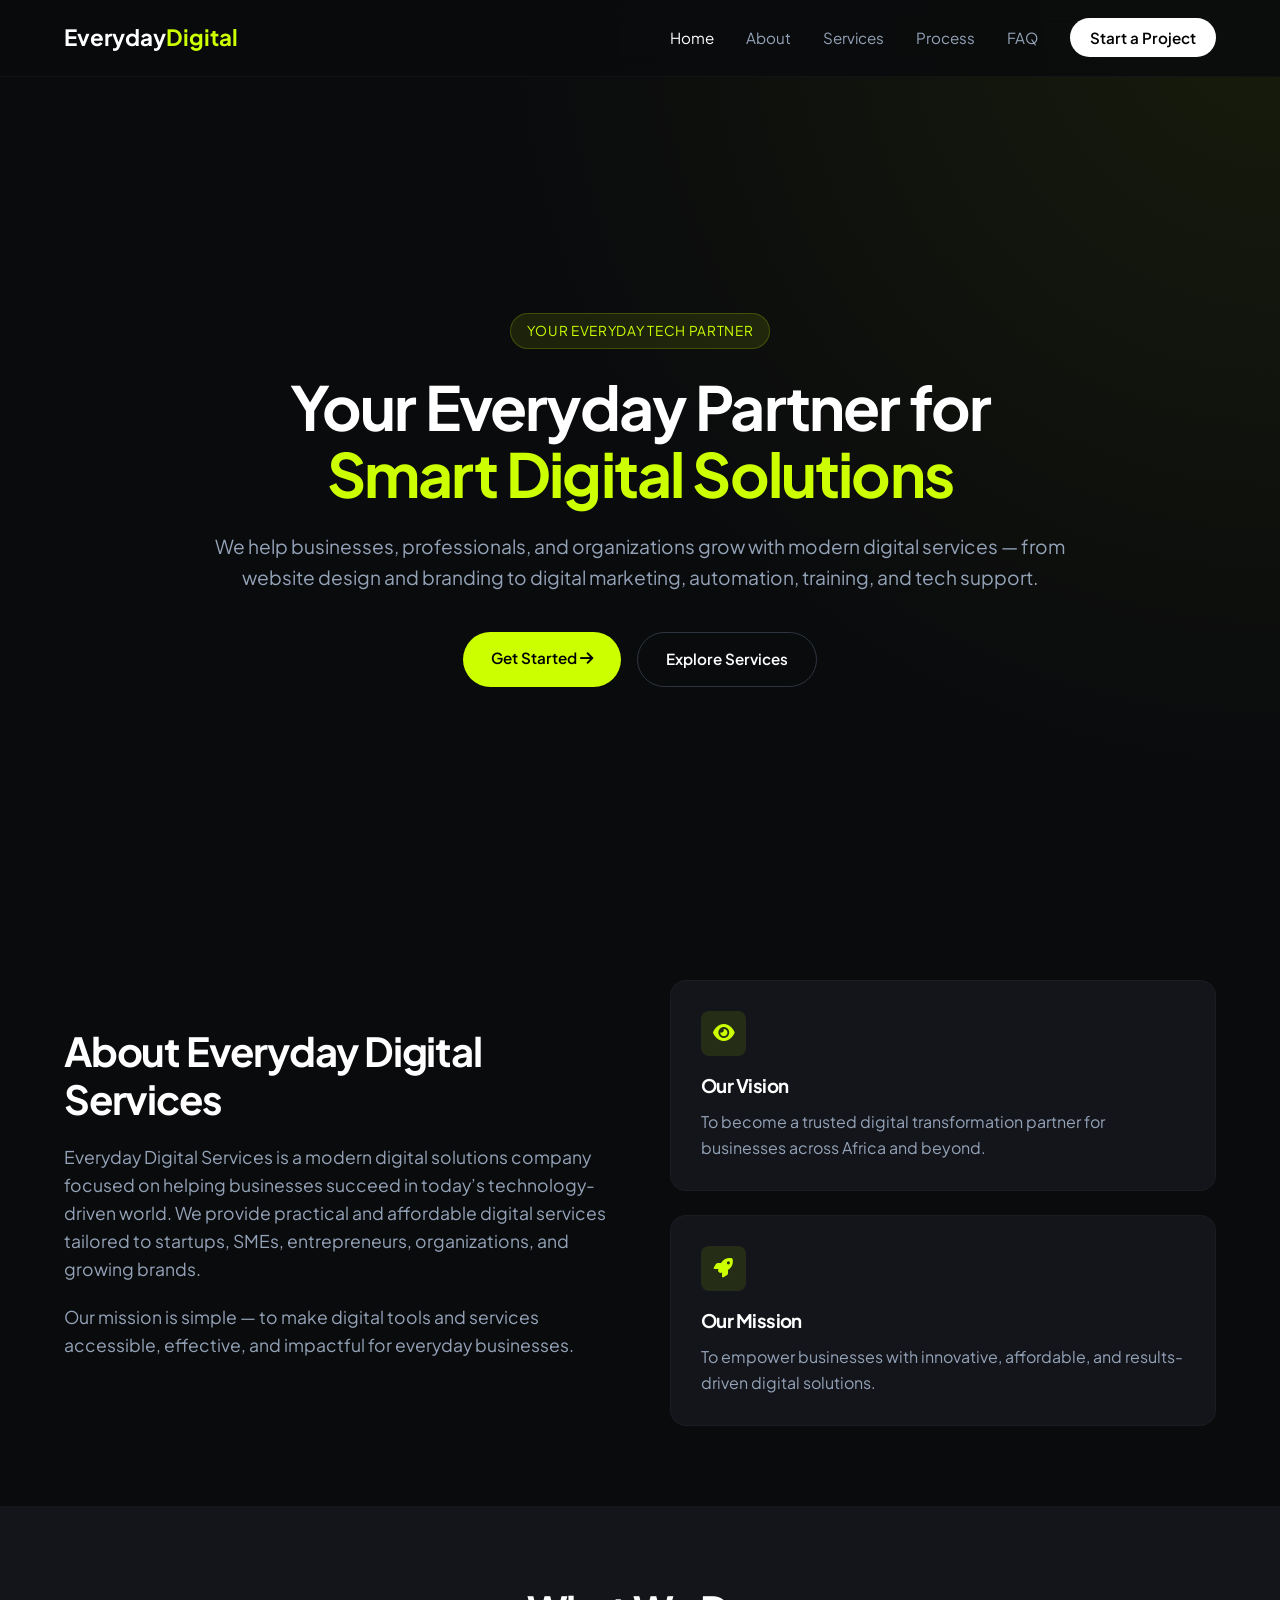
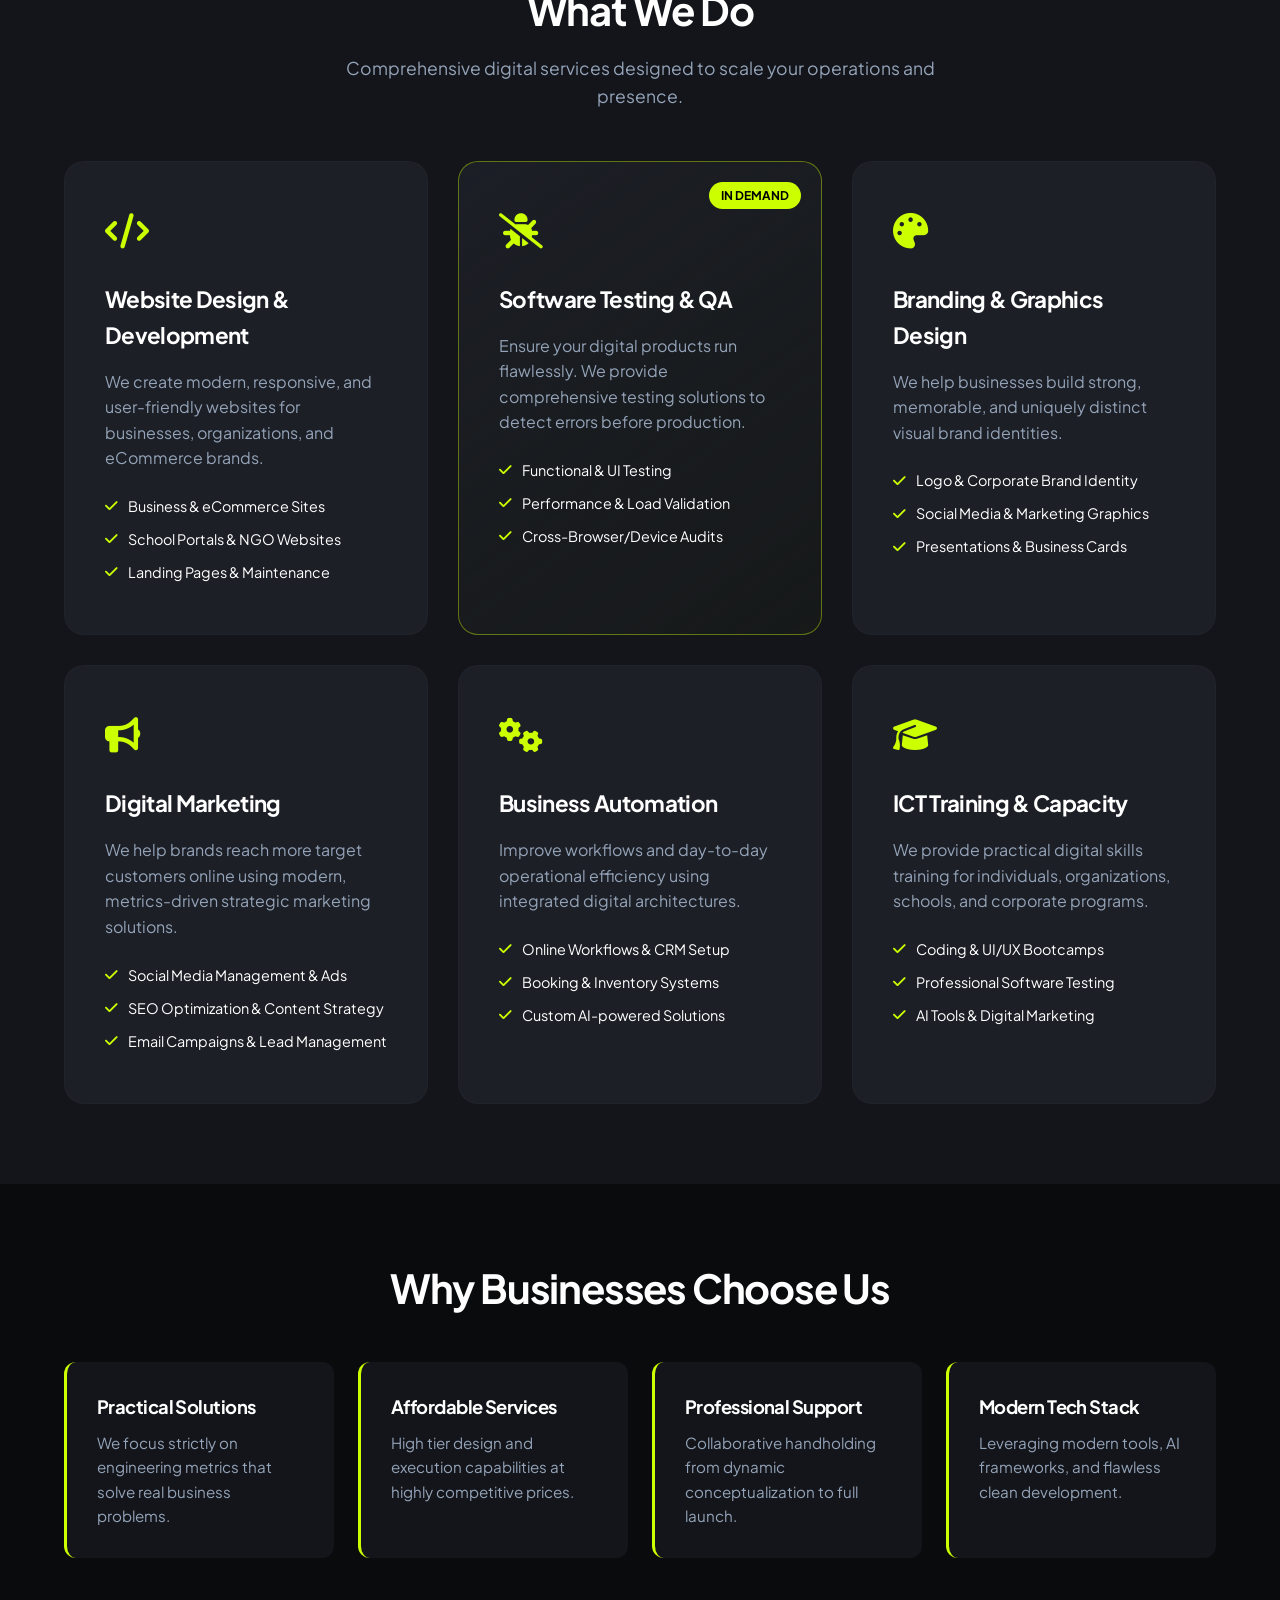
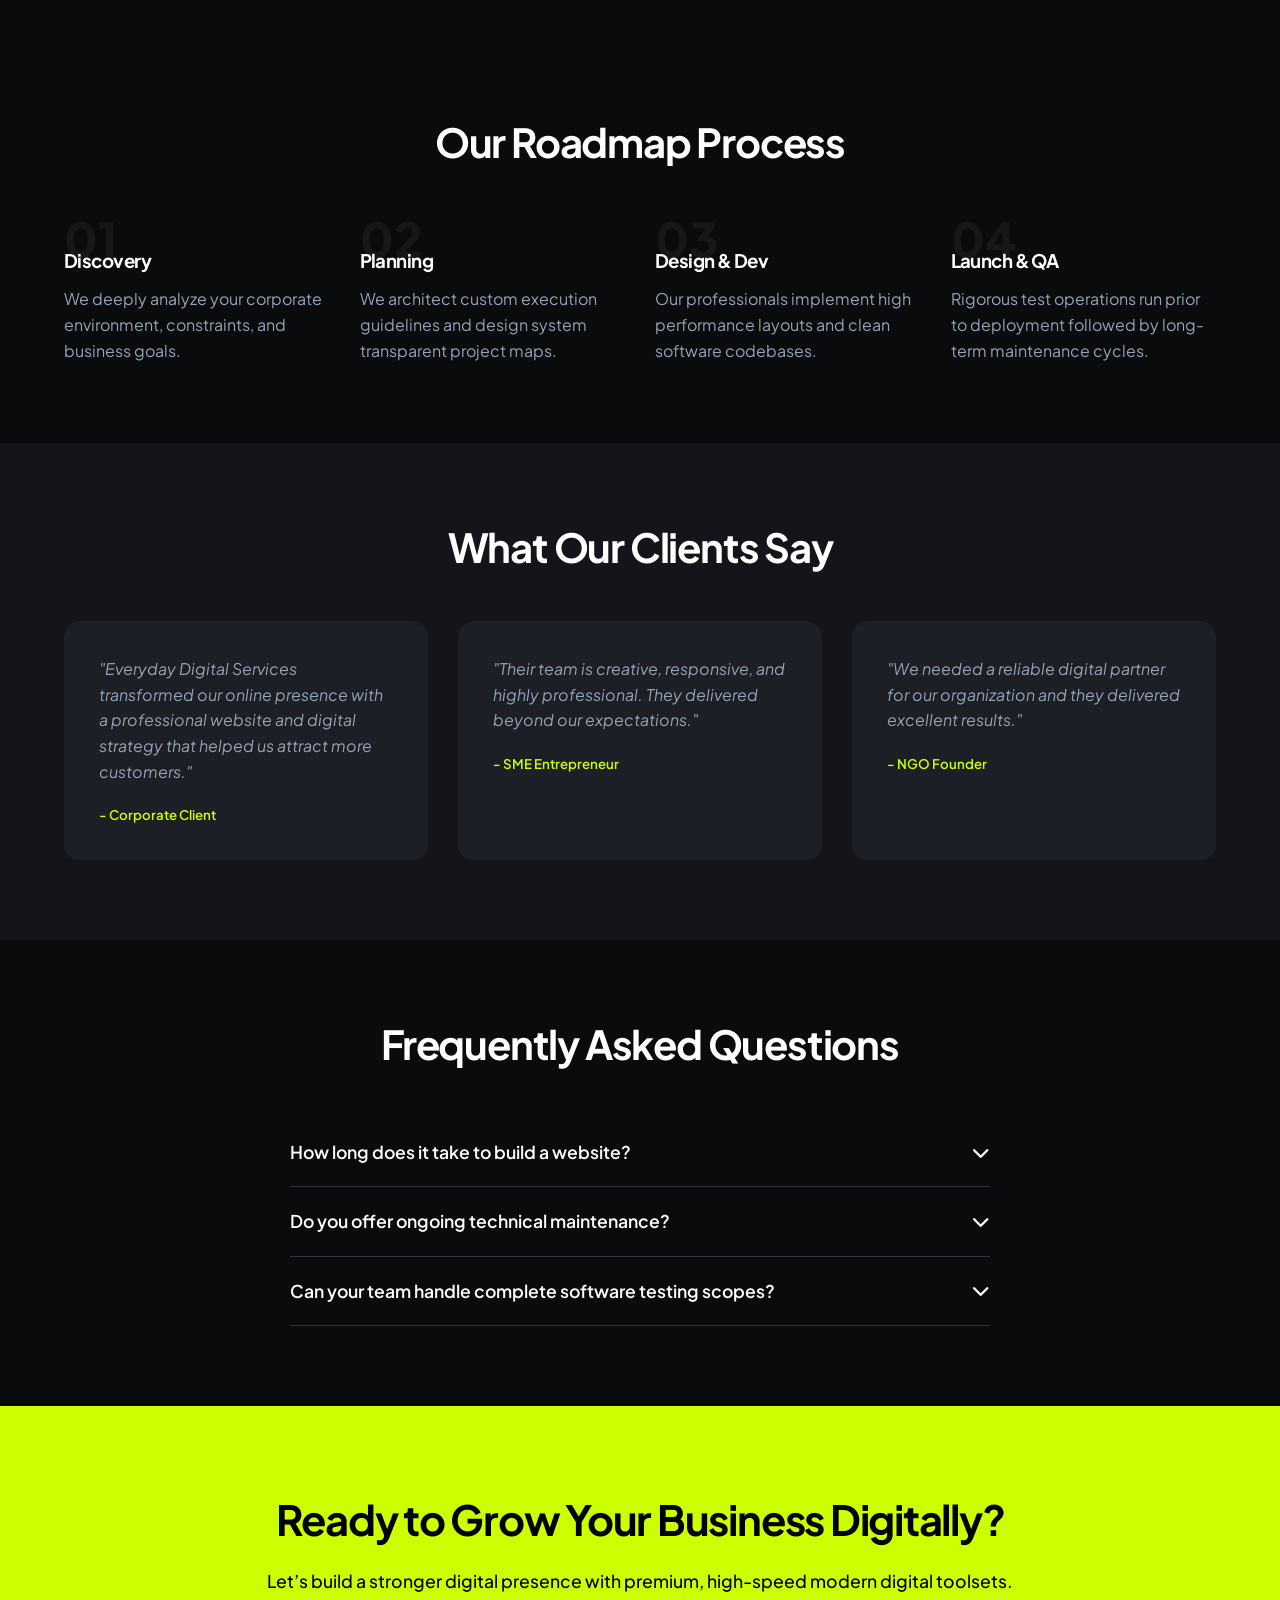
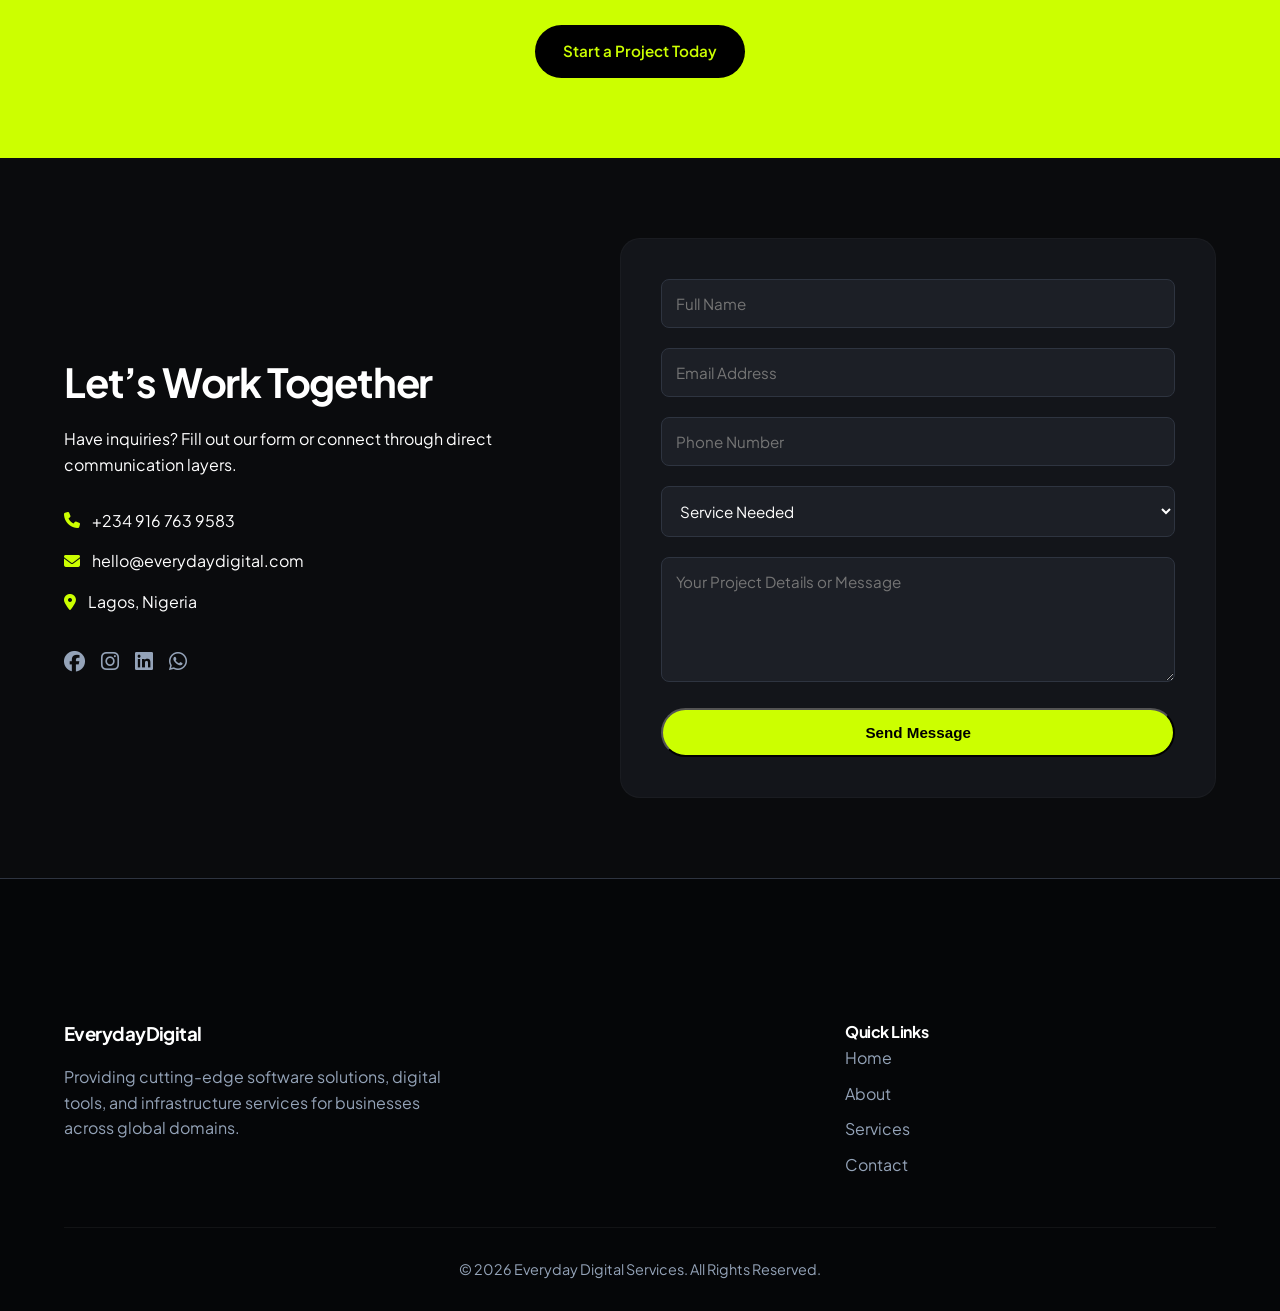
==== index.html @ a10ece59 "initial comit" ====
<!DOCTYPE html>
<html lang="en">
<head>
    <meta charset="UTF-8">
    <meta name="viewport" content="width=device-width, initial-scale=1.0">
    <title>Everyday Digital Services | Smart Digital Solutions</title>
    <link rel="stylesheet" href="style.css">
    <link rel="stylesheet" href="https://cdnjs.cloudflare.com/ajax/libs/font-awesome/6.4.0/css/all.min.css">
    <link rel="preconnect" href="https://fonts.googleapis.com">
    <link rel="preconnect" href="https://fonts.gstatic.com" crossorigin>
    <link href="https://fonts.googleapis.com/css2?family=Plus+Jakarta+Sans:wght@300;400;500;600;700&display=swap" rel="stylesheet">
</head>
<body>

    <nav class="navbar">
        <div class="nav-container">
            <a href="#" class="logo">Everyday<span>Digital</span></a>
            <ul class="nav-links">
                <li><a href="#home" class="active">Home</a></li>
                <li><a href="#about">About</a></li>
                <li><a href="#services">Services</a></li>
                <li><a href="#process">Process</a></li>
                <li><a href="#faq">FAQ</a></li>
                <li><a href="#contact" class="nav-btn">Start a Project</a></li>
            </ul>
            <div class="menu-toggle" id="mobile-menu">
                <span class="bar"></span>
                <span class="bar"></span>
                <span class="bar"></span>
            </div>
        </div>
    </nav>

    <section id="home" class="hero-section">
        <div class="hero-container">
            <div class="hero-badge">Your Everyday Tech Partner</div>
            <h1>Your Everyday Partner for <span class="text-gradient">Smart Digital Solutions</span></h1>
            <p>We help businesses, professionals, and organizations grow with modern digital services — from website design and branding to digital marketing, automation, training, and tech support.</p>
            <div class="hero-ctas">
                <a href="#contact" class="btn btn-primary">Get Started <i class="fa-solid fa-arrow-right"></i></a>
                <a href="#services" class="btn btn-secondary">Explore Services</a>
            </div>
        </div>
    </section>

    <section id="about" class="about-section">
        <div class="container">
            <div class="about-grid">
                <div class="about-left">
                    <h2 class="section-title">About Everyday Digital Services</h2>
                    <p class="section-desc">Everyday Digital Services is a modern digital solutions company focused on helping businesses succeed in today’s technology-driven world. We provide practical and affordable digital services tailored to startups, SMEs, entrepreneurs, organizations, and growing brands.</p>
                    <p class="section-desc">Our mission is simple — to make digital tools and services accessible, effective, and impactful for everyday businesses.</p>
                </div>
                <div class="about-right">
                    <div class="vision-mission-card">
                        <div class="vm-box">
                            <div class="icon-wrap"><i class="fa-solid fa-eye"></i></div>
                            <h3>Our Vision</h3>
                            <p>To become a trusted digital transformation partner for businesses across Africa and beyond.</p>
                        </div>
                        <div class="vm-box">
                            <div class="icon-wrap"><i class="fa-solid fa-rocket"></i></div>
                            <h3>Our Mission</h3>
                            <p>To empower businesses with innovative, affordable, and results-driven digital solutions.</p>
                        </div>
                    </div>
                </div>
            </div>
        </div>
    </section>

    <section id="services" class="services-section">
        <div class="container">
            <div class="center-title">
                <h2 class="section-title">What We Do</h2>
                <p class="section-desc">Comprehensive digital services designed to scale your operations and presence.</p>
            </div>

            <div class="services-grid">
                <div class="service-card">
                    <div class="service-icon"><i class="fa-solid fa-code"></i></div>
                    <h3>Website Design & Development</h3>
                    <p>We create modern, responsive, and user-friendly websites for businesses, organizations, and eCommerce brands.</p>
                    <ul class="service-list">
                        <li><i class="fa-solid fa-check"></i> Business & eCommerce Sites</li>
                        <li><i class="fa-solid fa-check"></i> School Portals & NGO Websites</li>
                        <li><i class="fa-solid fa-check"></i> Landing Pages & Maintenance</li>
                    </ul>
                </div>

                <div class="service-card highlight">
                    <div class="service-icon"><i class="fa-solid fa-bug-slash"></i></div>
                    <div class="badge">In Demand</div>
                    <h3>Software Testing & QA</h3>
                    <p>Ensure your digital products run flawlessly. We provide comprehensive testing solutions to detect errors before production.</p>
                    <ul class="service-list">
                        <li><i class="fa-solid fa-check"></i> Functional & UI Testing</li>
                        <li><i class="fa-solid fa-check"></i> Performance & Load Validation</li>
                        <li><i class="fa-solid fa-check"></i> Cross-Browser/Device Audits</li>
                    </ul>
                </div>

                <div class="service-card">
                    <div class="service-icon"><i class="fa-solid fa-palette"></i></div>
                    <h3>Branding & Graphics Design</h3>
                    <p>We help businesses build strong, memorable, and uniquely distinct visual brand identities.</p>
                    <ul class="service-list">
                        <li><i class="fa-solid fa-check"></i> Logo & Corporate Brand Identity</li>
                        <li><i class="fa-solid fa-check"></i> Social Media & Marketing Graphics</li>
                        <li><i class="fa-solid fa-check"></i> Presentations & Business Cards</li>
                    </ul>
                </div>

                <div class="service-card">
                    <div class="service-icon"><i class="fa-solid fa-bullhorn"></i></div>
                    <h3>Digital Marketing</h3>
                    <p>We help brands reach more target customers online using modern, metrics-driven strategic marketing solutions.</p>
                    <ul class="service-list">
                        <li><i class="fa-solid fa-check"></i> Social Media Management & Ads</li>
                        <li><i class="fa-solid fa-check"></i> SEO Optimization & Content Strategy</li>
                        <li><i class="fa-solid fa-check"></i> Email Campaigns & Lead Management</li>
                    </ul>
                </div>

                <div class="service-card">
                    <div class="service-icon"><i class="fa-solid fa-gears"></i></div>
                    <h3>Business Automation</h3>
                    <p>Improve workflows and day-to-day operational efficiency using integrated digital architectures.</p>
                    <ul class="service-list">
                        <li><i class="fa-solid fa-check"></i> Online Workflows & CRM Setup</li>
                        <li><i class="fa-solid fa-check"></i> Booking & Inventory Systems</li>
                        <li><i class="fa-solid fa-check"></i> Custom AI-powered Solutions</li>
                    </ul>
                </div>

                <div class="service-card">
                    <div class="service-icon"><i class="fa-solid fa-graduation-cap"></i></div>
                    <h3>ICT Training & Capacity</h3>
                    <p>We provide practical digital skills training for individuals, organizations, schools, and corporate programs.</p>
                    <ul class="service-list">
                        <li><i class="fa-solid fa-check"></i> Coding & UI/UX Bootcamps</li>
                        <li><i class="fa-solid fa-check"></i> Professional Software Testing</li>
                        <li><i class="fa-solid fa-check"></i> AI Tools & Digital Marketing</li>
                    </ul>
                </div>
            </div>
        </div>
    </section>

    <section class="why-section">
        <div class="container">
            <div class="center-title">
                <h2 class="section-title">Why Businesses Choose Us</h2>
            </div>
            <div class="why-grid">
                <div class="why-card"><h4>Practical Solutions</h4><p>We focus strictly on engineering metrics that solve real business problems.</p></div>
                <div class="why-card"><h4>Affordable Services</h4><p>High tier design and execution capabilities at highly competitive prices.</p></div>
                <div class="why-card"><h4>Professional Support</h4><p>Collaborative handholding from dynamic conceptualization to full launch.</p></div>
                <div class="why-card"><h4>Modern Tech Stack</h4><p>Leveraging modern tools, AI frameworks, and flawless clean development.</p></div>
            </div>
        </div>
    </section>

    <section id="process" class="process-section">
        <div class="container">
            <div class="center-title">
                <h2 class="section-title">Our Roadmap Process</h2>
            </div>
            <div class="process-timeline">
                <div class="step-card">
                    <div class="step-num">01</div>
                    <h3>Discovery</h3>
                    <p>We deeply analyze your corporate environment, constraints, and business goals.</p>
                </div>
                <div class="step-card">
                    <div class="step-num">02</div>
                    <h3>Planning</h3>
                    <p>We architect custom execution guidelines and design system transparent project maps.</p>
                </div>
                <div class="step-card">
                    <div class="step-num">03</div>
                    <h3>Design & Dev</h3>
                    <p>Our professionals implement high performance layouts and clean software codebases.</p>
                </div>
                <div class="step-card">
                    <div class="step-num">04</div>
                    <h3>Launch & QA</h3>
                    <p>Rigorous test operations run prior to deployment followed by long-term maintenance cycles.</p>
                </div>
            </div>
        </div>
    </section>

    <section class="testimonials-section">
        <div class="container">
            <div class="center-title">
                <h2 class="section-title">What Our Clients Say</h2>
            </div>
            <div class="testimonials-grid">
                <div class="test-card">
                    <p>"Everyday Digital Services transformed our online presence with a professional website and digital strategy that helped us attract more customers."</p>
                    <h5>- Corporate Client</h5>
                </div>
                <div class="test-card">
                    <p>"Their team is creative, responsive, and highly professional. They delivered beyond our expectations."</p>
                    <h5>- SME Entrepreneur</h5>
                </div>
                <div class="test-card">
                    <p>"We needed a reliable digital partner for our organization and they delivered excellent results."</p>
                    <h5>- NGO Founder</h5>
                </div>
            </div>
        </div>
    </section>

    <section id="faq" class="faq-section">
        <div class="container">
            <div class="center-title">
                <h2 class="section-title">Frequently Asked Questions</h2>
            </div>
            <div class="faq-wrapper">
                <div class="faq-item">
                    <div class="faq-question">How long does it take to build a website? <i class="fa-solid fa-chevron-down"></i></div>
                    <div class="faq-answer"><p>Project timelines depend entirely on scope. Most standard operational landing pages and modern corporate sites require 1–3 weeks from kickoff to launch.</p></div>
                </div>
                <div class="faq-item">
                    <div class="faq-question">Do you offer ongoing technical maintenance? <i class="fa-solid fa-chevron-down"></i></div>
                    <div class="faq-answer"><p>Yes, absolutely. We provide complete maintenance architecture systems, server administration support, performance audits, and software testing updates post-launch.</p></div>
                </div>
                <div class="faq-item">
                    <div class="faq-question">Can your team handle complete software testing scopes? <i class="fa-solid fa-chevron-down"></i></div>
                    <div class="faq-answer"><p>Yes! We run complete automated and manual structural testing on apps, custom tools, and complex ecosystems to identify structural anomalies before target deployment.</p></div>
                </div>
            </div>
        </div>
    </section>

    <section class="cta-banner">
        <h2>Ready to Grow Your Business Digitally?</h2>
        <p>Let’s build a stronger digital presence with premium, high-speed modern digital toolsets.</p>
        <a href="#contact" class="btn btn-primary">Start a Project Today</a>
    </section>

    <section id="contact" class="contact-section">
        <div class="container">
            <div class="contact-grid">
                <div class="contact-info">
                    <h2 class="section-title">Let’s Work Together</h2>
                    <p>Have inquiries? Fill out our form or connect through direct communication layers.</p>
                    <div class="info-links">
                        <p><i class="fa-solid fa-phone text-accent"></i> +234 916 763 9583</p>
                        <p><i class="fa-solid fa-envelope text-accent"></i> hello@everydaydigital.com</p>
                        <p><i class="fa-solid fa-location-dot text-accent"></i> Lagos, Nigeria</p>
                    </div>
                    <div class="social-icons">
                        <a href="#"><i class="fa-brands fa-facebook"></i></a>
                        <a href="#"><i class="fa-brands fa-instagram"></i></a>
                        <a href="#"><i class="fa-brands fa-linkedin"></i></a>
                        <a href="#"><i class="fa-brands fa-whatsapp"></i></a>
                    </div>
                </div>
                <div class="contact-form-container">
                    <form class="contact-form" onsubmit="event.preventDefault(); alert('Message sent successfully!');">
                        <input type="text" placeholder="Full Name" required>
                        <input type="email" placeholder="Email Address" required>
                        <input type="tel" placeholder="Phone Number">
                        <select required>
                            <option value="" disabled selected>Service Needed</option>
                            <option value="webdev">Website Design & Development</option>
                            <option value="testing">Software Testing & QA</option>
                            <option value="branding">Branding & Graphic Design</option>
                            <option value="marketing">Digital Marketing</option>
                            <option value="automation">Business Automation</option>
                        </select>
                        <textarea placeholder="Your Project Details or Message" rows="5" required></textarea>
                        <button type="submit" class="btn btn-primary full-width">Send Message</button>
                    </form>
                </div>
            </div>
        </div>
    </section>

    <footer>
        <div class="container footer-grid">
            <div>
                <h3>Everyday<span>Digital</span></h3>
                <p>Providing cutting-edge software solutions, digital tools, and infrastructure services for businesses across global domains.</p>
            </div>
            <div>
                <h4>Quick Links</h4>
                <ul class="footer-links">
                    <li><a href="#home">Home</a></li>
                    <li><a href="#about">About</a></li>
                    <li><a href="#services">Services</a></li>
                    <li><a href="#contact">Contact</a></li>
                </ul>
            </div>
        </div>
        <div class="footer-bottom">
            <p>&copy; 2026 Everyday Digital Services. All Rights Reserved.</p>
        </div>
    </footer>

    <script src="script.js"></script>
</body>
</html>
---- style.css ----
/* Core Styling Rules */
:root {
    --bg-dark: #0a0b0d;
    --bg-surface: #13151a;
    --bg-card: #1c1f26;
    --accent: #ccff00; /* Vibrant Neon-Lime from references */
    --accent-hover: #b2df00;
    --text-main: #ffffff;
    --text-muted: #94a3b8;
    --border: #2e3440;
    --font-stack: 'Plus Jakarta Sans', sans-serif;
}

* {
    margin: 0;
    padding: 0;
    box-sizing: border-box;
    scroll-behavior: smooth;
}

body {
    background-color: var(--bg-dark);
    color: var(--text-main);
    font-family: var(--font-stack);
    overflow-x: hidden;
    line-height: 1.6;
}

.container {
    width: 90%;
    max-width: 1200px;
    margin: 0 auto;
    padding: 80px 0;
}

/* Typography elements */
h1, h2, h3, h4 {
    font-weight: 700;
    letter-spacing: -0.03em;
}

.text-gradient {
    color: var(--accent);
}

.text-accent {
    color: var(--accent);
}

/* Global Buttons styling */
.btn {
    display: inline-block;
    padding: 14px 28px;
    border-radius: 50px;
    font-weight: 600;
    text-decoration: none;
    transition: all 0.3s ease;
    cursor: pointer;
    font-size: 0.95rem;
}

.btn-primary {
    background-color: var(--accent);
    color: #000;
}

.btn-primary:hover {
    background-color: var(--accent-hover);
    transform: translateY(-2px);
}

.btn-secondary {
    background-color: transparent;
    color: var(--text-main);
    border: 1px solid var(--border);
}

.btn-secondary:hover {
    background-color: rgba(255, 255, 255, 0.05);
    border-color: var(--text-main);
}

.full-width {
    width: 100%;
}

/* Nav Menu styles */
.navbar {
    position: fixed;
    top: 0;
    width: 100%;
    background-color: rgba(10, 11, 13, 0.85);
    backdrop-filter: blur(12px);
    z-index: 1000;
    border-bottom: 1px solid rgba(255, 255, 255, 0.03);
}

.nav-container {
    display: flex;
    justify-content: space-between;
    align-items: center;
    max-width: 1200px;
    width: 90%;
    margin: 0 auto;
    padding: 20px 0;
}

.logo {
    font-size: 1.4rem;
    font-weight: 700;
    color: var(--text-main);
    text-decoration: none;
}

.logo span {
    color: var(--accent);
}

.nav-links {
    display: flex;
    list-style: none;
    align-items: center;
    gap: 32px;
}

.nav-links a {
    color: var(--text-muted);
    text-decoration: none;
    font-size: 0.95rem;
    transition: color 0.3s ease;
}

.nav-links a:hover, .nav-links a.active {
    color: var(--text-main);
}

.nav-links a.nav-btn {
    background-color: #ffffff;
    color: #000;
    padding: 10px 20px;
    border-radius: 50px;
    font-weight: 600;
}

.nav-links a.nav-btn:hover {
    background-color: var(--accent);
}

.menu-toggle {
    display: none;
    cursor: pointer;
}

.menu-toggle .bar {
    display: block;
    width: 25px;
    height: 3px;
    margin: 5px auto;
    background-color: var(--text-main);
    transition: all 0.3s ease;
}

/* Hero UI Section Layout */
.hero-section {
    min-height: 100vh;
    display: flex;
    align-items: center;
    justify-content: center;
    text-align: center;
    padding-top: 100px;
    background: radial-gradient(circle at top right, rgba(204,255,0,0.07), transparent 50%);
}

.hero-container {
    max-width: 850px;
    width: 90%;
}

.hero-badge {
    background: rgba(204, 255, 0, 0.1);
    border: 1px solid rgba(204, 255, 0, 0.2);
    color: var(--accent);
    padding: 6px 16px;
    border-radius: 50px;
    display: inline-block;
    font-size: 0.85rem;
    margin-bottom: 24px;
    text-transform: uppercase;
    letter-spacing: 0.05em;
}

.hero-section h1 {
    font-size: 3.8rem;
    line-height: 1.1;
    margin-bottom: 24px;
}

.hero-section p {
    font-size: 1.2rem;
    color: var(--text-muted);
    margin-bottom: 40px;
}

.hero-ctas {
    display: flex;
    justify-content: center;
    gap: 16px;
}

/* Sections Global Layout headings */
.section-title {
    font-size: 2.5rem;
    margin-bottom: 20px;
    line-height: 1.2;
}

.section-desc {
    color: var(--text-muted);
    font-size: 1.1rem;
    margin-bottom: 20px;
}

.center-title {
    text-align: center;
    max-width: 600px;
    margin: 0 auto 50px auto;
}

/* About Layout grids */
.about-grid {
    display: grid;
    grid-template-columns: 1fr 1fr;
    gap: 60px;
    align-items: center;
}

.vision-mission-card {
    display: flex;
    flex-direction: column;
    gap: 24px;
}

.vm-box {
    background-color: var(--bg-surface);
    padding: 30px;
    border-radius: 16px;
    border: 1px solid rgba(255, 255, 255, 0.03);
}

.vm-box h3 {
    margin: 15px 0 8px 0;
}

.vm-box p {
    color: var(--text-muted);
}

.icon-wrap {
    width: 45px;
    height: 45px;
    background: rgba(204, 255, 0, 0.1);
    color: var(--accent);
    display: flex;
    align-items: center;
    justify-content: center;
    border-radius: 8px;
    font-size: 1.2rem;
}

/* Services Grid Architecture Styles */
.services-section {
    background-color: var(--bg-surface);
}

.services-grid {
    display: grid;
    grid-template-columns: repeat(auto-fit, minmax(340px, 1fr));
    gap: 30px;
}

.service-card {
    background-color: var(--bg-card);
    padding: 40px;
    border-radius: 20px;
    border: 1px solid rgba(255, 255, 255, 0.02);
    transition: transform 0.3s ease, border-color 0.3s ease;
    position: relative;
    overflow: hidden;
}

.service-card:hover {
    transform: translateY(-5px);
    border-color: rgba(204, 255, 0, 0.3);
}

.service-card.highlight {
    border: 1px solid rgba(204, 255, 0, 0.4);
    background: linear-gradient(145deg, var(--bg-card), rgba(204, 255, 0, 0.02));
}

.badge {
    position: absolute;
    top: 20px;
    right: 20px;
    background-color: var(--accent);
    color: #000;
    padding: 4px 12px;
    font-size: 0.75rem;
    font-weight: 700;
    border-radius: 50px;
    text-transform: uppercase;
}

.service-icon {
    font-size: 2.2rem;
    color: var(--accent);
    margin-bottom: 24px;
}

.service-card h3 {
    font-size: 1.4rem;
    margin-bottom: 15px;
}

.service-card p {
    color: var(--text-muted);
    margin-bottom: 24px;
}

.service-list {
    list-style: none;
}

.service-list li {
    margin-bottom: 10px;
    font-size: 0.9rem;
    display: flex;
    align-items: center;
    gap: 10px;
}

.service-list li i {
    color: var(--accent);
}

/* Why and Roadmap steps styling grids */
.why-grid {
    display: grid;
    grid-template-columns: repeat(auto-fit, minmax(240px, 1fr));
    gap: 24px;
}

.why-card {
    background-color: var(--bg-surface);
    padding: 30px;
    border-radius: 12px;
    border-left: 3px solid var(--accent);
}

.why-card h4 {
    margin-bottom: 10px;
    font-size: 1.15rem;
}

.why-card p {
    color: var(--text-muted);
    font-size: 0.95rem;
}

.process-timeline {
    display: grid;
    grid-template-columns: repeat(auto-fit, minmax(220px, 1fr));
    gap: 30px;
}

.step-card {
    position: relative;
    padding-top: 30px;
}

.step-num {
    font-size: 3rem;
    font-weight: 800;
    color: rgba(255, 255, 255, 0.05);
    position: absolute;
    top: -15px;
    left: 0;
}

.step-card h3 {
    margin-bottom: 10px;
    position: relative;
    z-index: 2;
}

.step-card p {
    color: var(--text-muted);
}

/* Testimonials dynamic setup cards */
.testimonials-section {
    background-color: var(--bg-surface);
}

.testimonials-grid {
    display: grid;
    grid-template-columns: repeat(auto-fit, minmax(300px, 1fr));
    gap: 30px;
}

.test-card {
    background-color: var(--bg-card);
    padding: 35px;
    border-radius: 16px;
}

.test-card p {
    font-style: italic;
    color: var(--text-muted);
    margin-bottom: 20px;
}

.test-card h5 {
    color: var(--accent);
    font-weight: 600;
}

/* FAQ UI structure setup rules */
.faq-wrapper {
    max-width: 700px;
    margin: 0 auto;
}

.faq-item {
    border-bottom: 1px solid var(--border);
    padding: 20px 0;
}

.faq-question {
    display: flex;
    justify-content: space-between;
    align-items: center;
    font-weight: 600;
    cursor: pointer;
    font-size: 1.1rem;
}

.faq-answer {
    max-height: 0;
    overflow: hidden;
    transition: max-height 0.3s ease;
}

.faq-answer p {
    padding-top: 15px;
    color: var(--text-muted);
}

.faq-item.active .faq-answer {
    max-height: 200px;
}

.faq-item.active .faq-question i {
    transform: rotate(180deg);
}

/* Dynamic Action Section Banner Layouts */
.cta-banner {
    background-color: var(--accent);
    color: #000;
    padding: 80px 20px;
    text-align: center;
}

.cta-banner h2 {
    font-size: 2.6rem;
    margin-bottom: 15px;
}

.cta-banner p {
    font-size: 1.1rem;
    margin-bottom: 30px;
    font-weight: 500;
}

.cta-banner .btn-primary {
    background-color: #000;
    color: var(--accent);
}

.cta-banner .btn-primary:hover {
    background-color: #1a1a1a;
}

/* Contact Module Forms Section elements rules */
.contact-grid {
    display: grid;
    grid-template-columns: 1fr 1.2fr;
    gap: 60px;
    align-items: center;
}

.info-links {
    margin: 30px 0;
}

.info-links p {
    margin-bottom: 15px;
    display: flex;
    align-items: center;
    gap: 12px;
}

.social-icons {
    display: flex;
    gap: 16px;
}

.social-icons a {
    color: var(--text-muted);
    font-size: 1.3rem;
    transition: color 0.3s;
}

.social-icons a:hover {
    color: var(--accent);
}

.contact-form-container {
    background-color: var(--bg-surface);
    padding: 40px;
    border-radius: 20px;
    border: 1px solid rgba(255,255,255,0.03);
}

.contact-form input, .contact-form select, .contact-form textarea {
    width: 100%;
    padding: 14px;
    background-color: var(--bg-card);
    border: 1px solid var(--border);
    border-radius: 8px;
    color: white;
    margin-bottom: 20px;
    font-family: inherit;
    font-size: 0.95rem;
}

.contact-form input:focus, .contact-form select:focus, .contact-form textarea:focus {
    outline: none;
    border-color: var(--accent);
}

/* Footer Section architectural styling */
footer {
    background-color: #050608;
    border-top: 1px solid var(--border);
    padding: 60px 0 30px 0;
}

.footer-grid {
    display: grid;
    grid-template-columns: 2fr 1fr;
    gap: 40px;
    padding-bottom: 40px;
    border-bottom: 1px solid rgba(255,255,255,0.05);
}

.footer-grid p {
    color: var(--text-muted);
    max-width: 400px;
    margin-top: 15px;
}

.footer-links {
    list-style: none;
}

.footer-links li {
    margin-bottom: 10px;
}

.footer-links a {
    color: var(--text-muted);
    text-decoration: none;
    transition: color 0.3s;
}

.footer-links a:hover {
    color: var(--accent);
}

.footer-bottom {
    text-align: center;
    padding-top: 30px;
    color: var(--text-muted);
    font-size: 0.9rem;
}

/* Media Responsive Queries adjustments layout rules */
@media (max-width: 992px) {
    .hero-section h1 { font-size: 2.8rem; }
    .about-grid, .contact-grid { grid-template-columns: 1fr; gap: 40px; }
}

@media (max-width: 768px) {
    .nav-links {
        display: none;
        flex-direction: column;
        position: absolute;
        top: 100%;
        left: 0;
        width: 100%;
        background-color: var(--bg-dark);
        padding: 20px;
        border-bottom: 1px solid var(--border);
    }
    .nav-links.active { display: flex; }
    .menu-toggle { display: block; }
    .hero-ctas { flex-direction: column; }
}
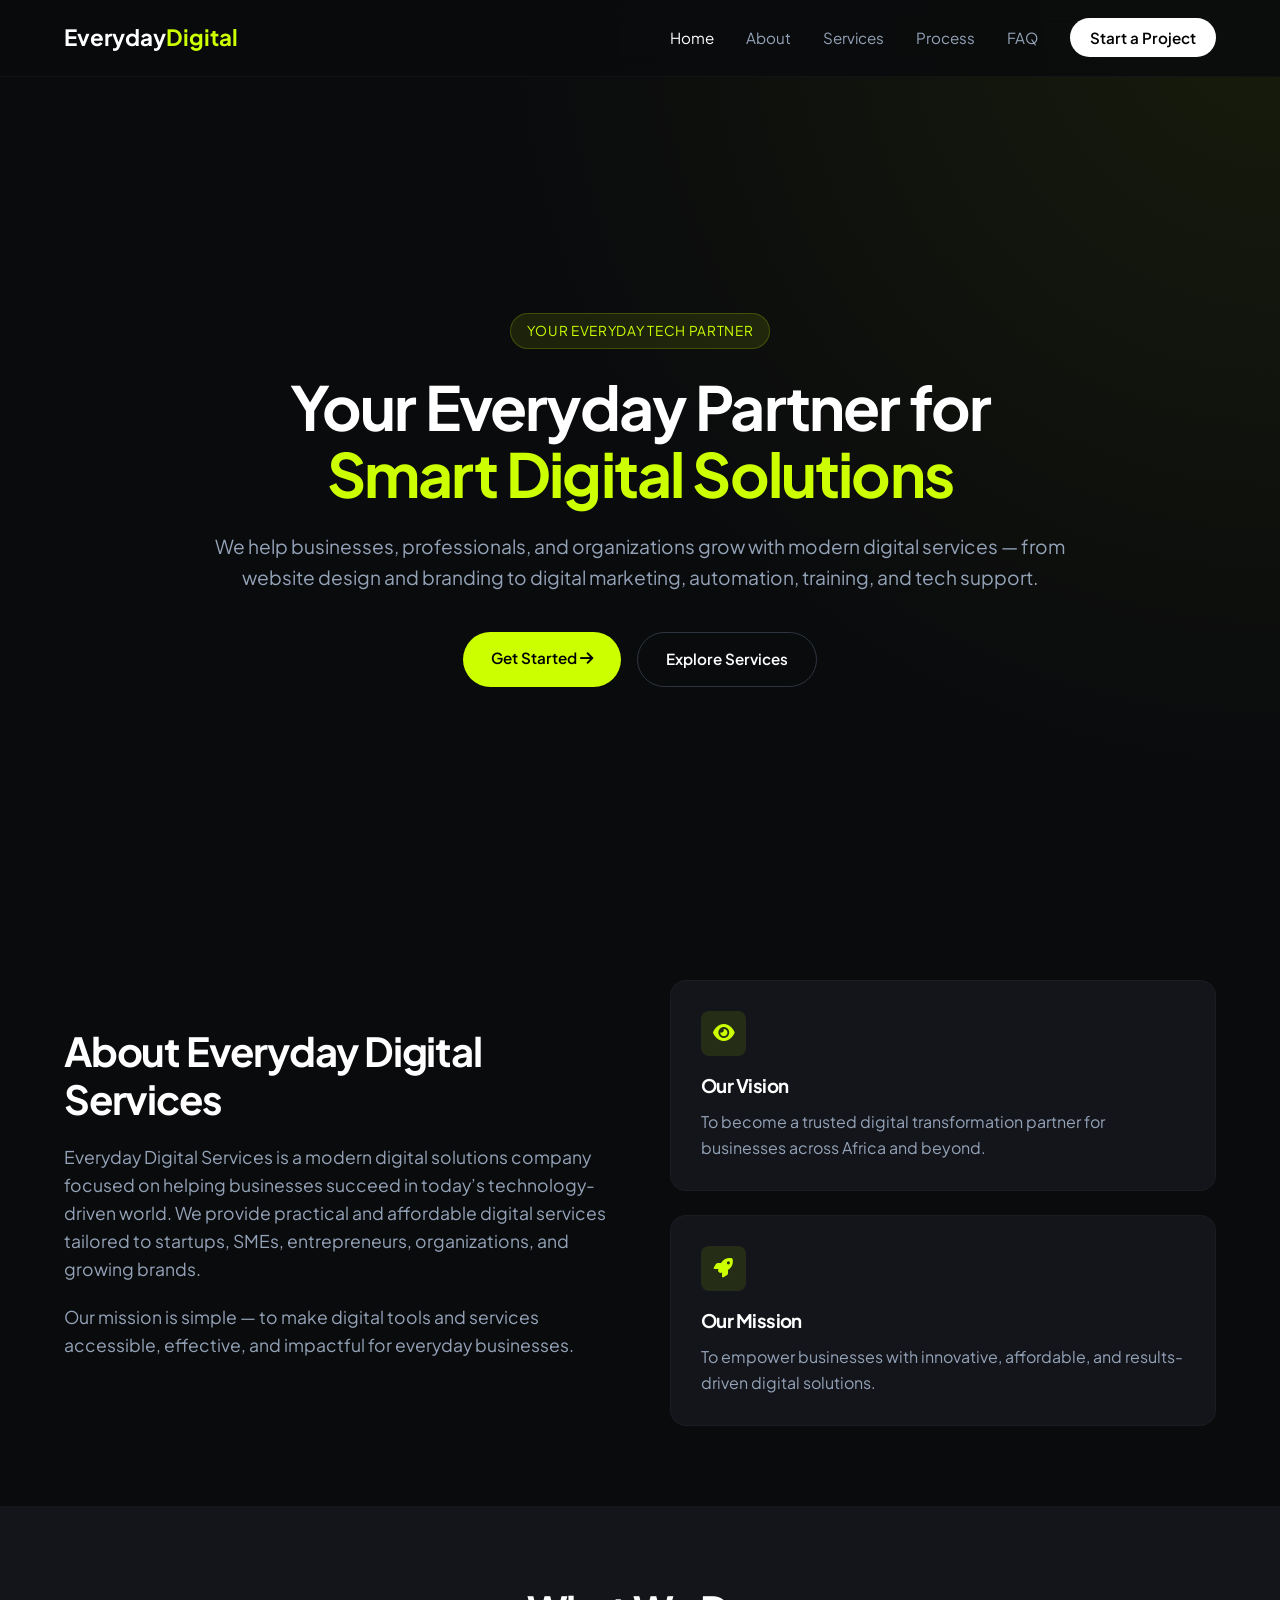
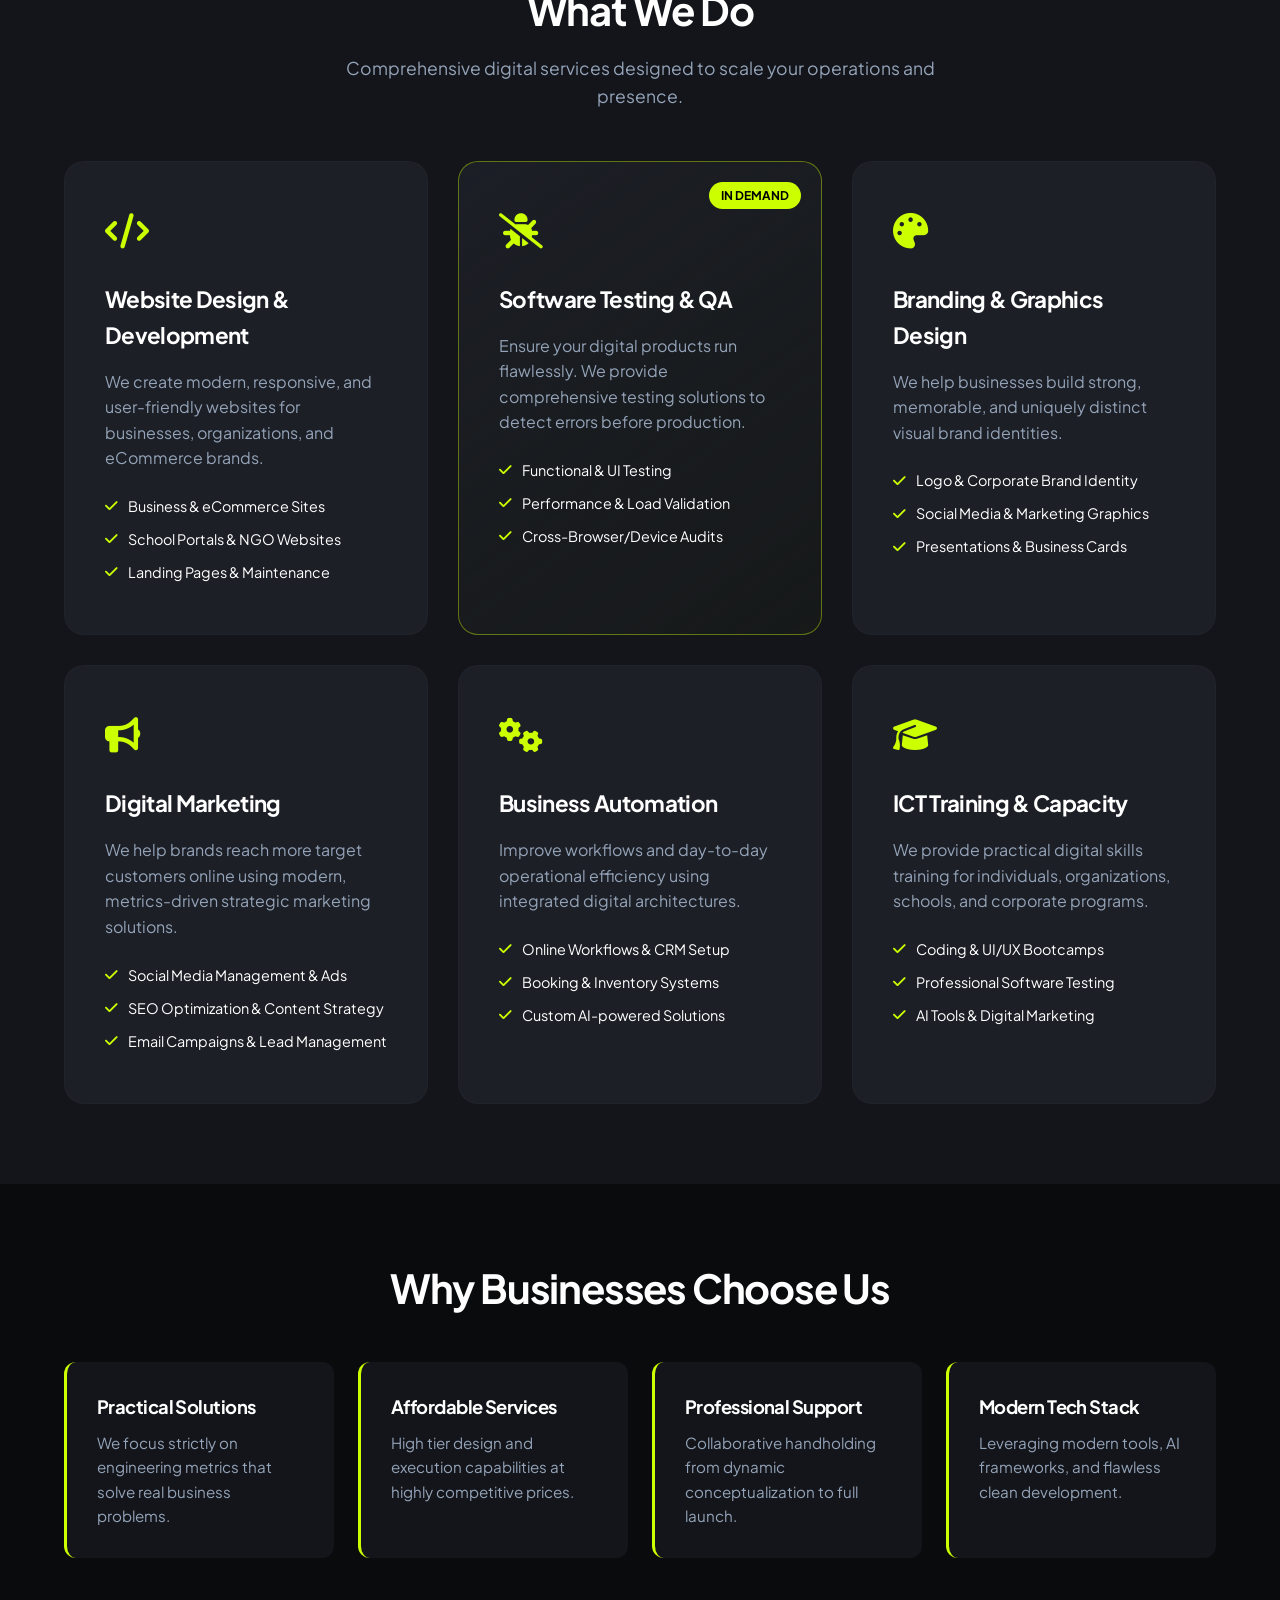
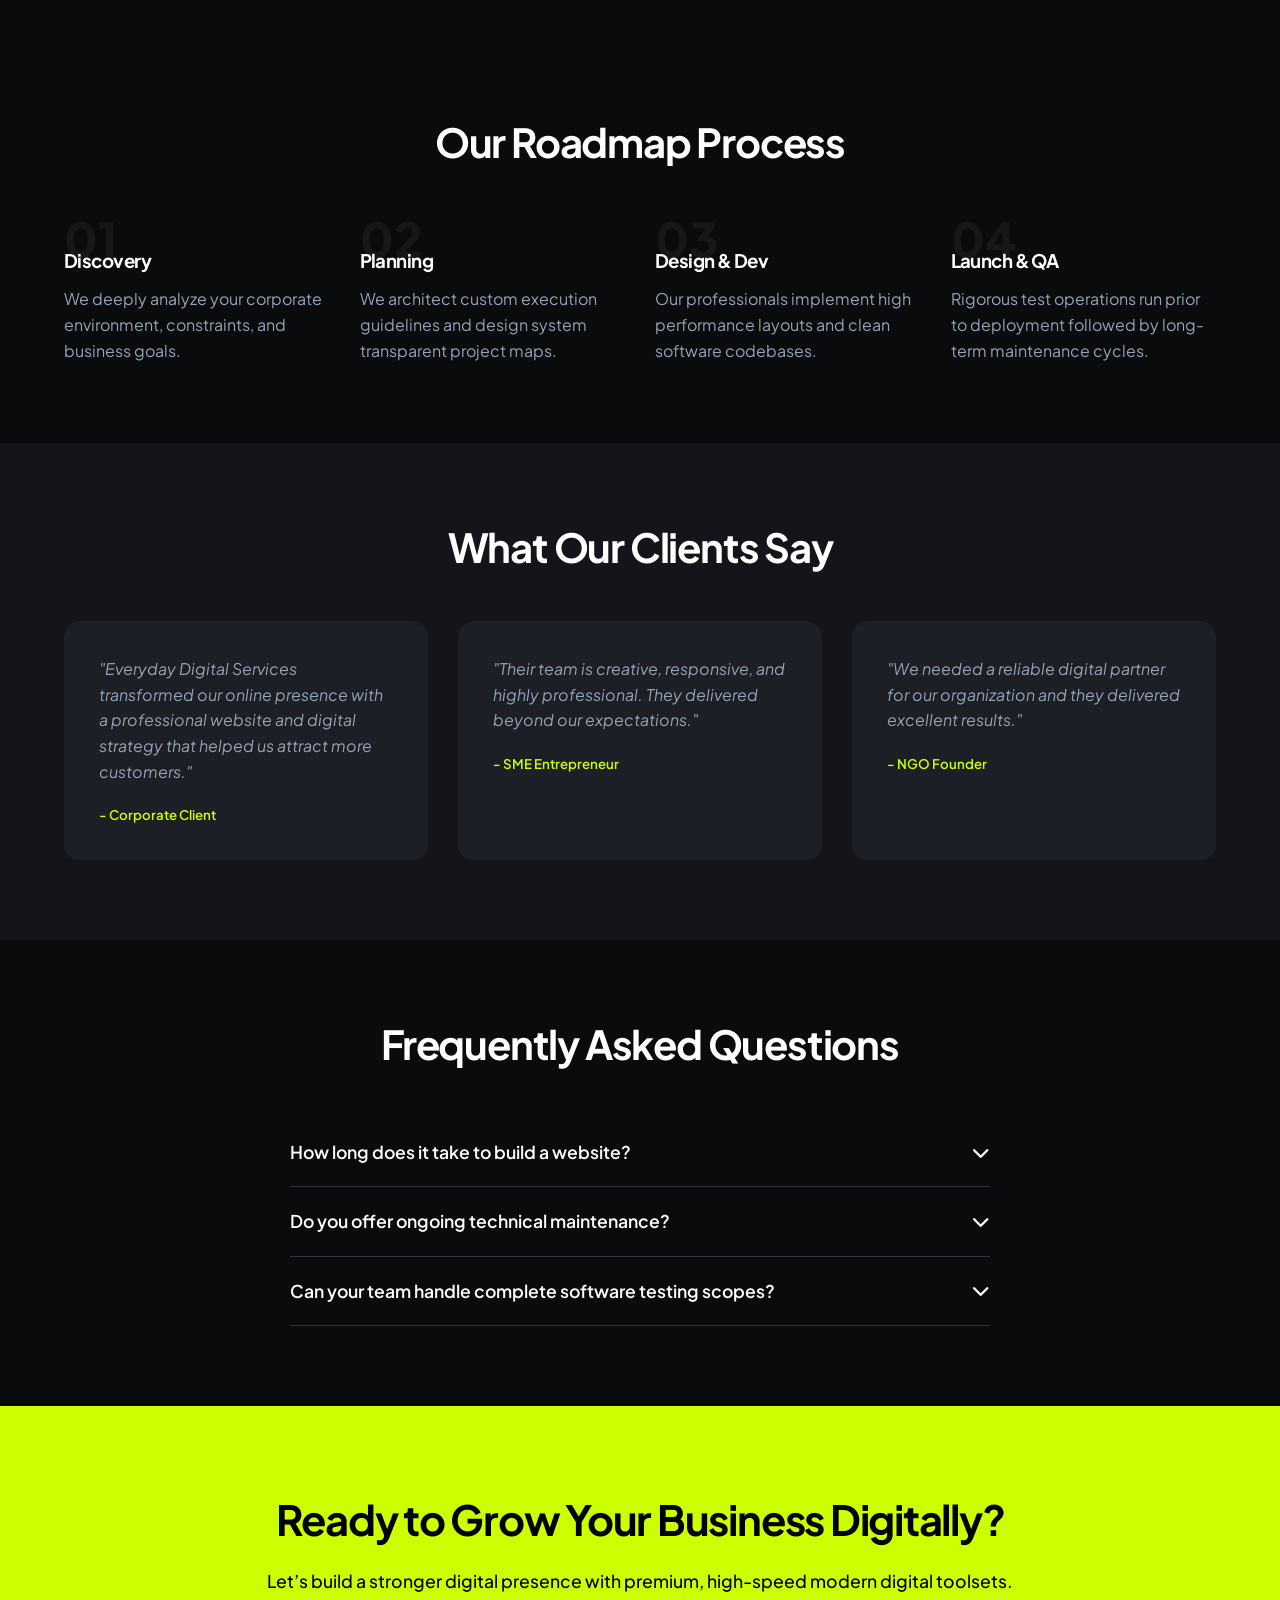
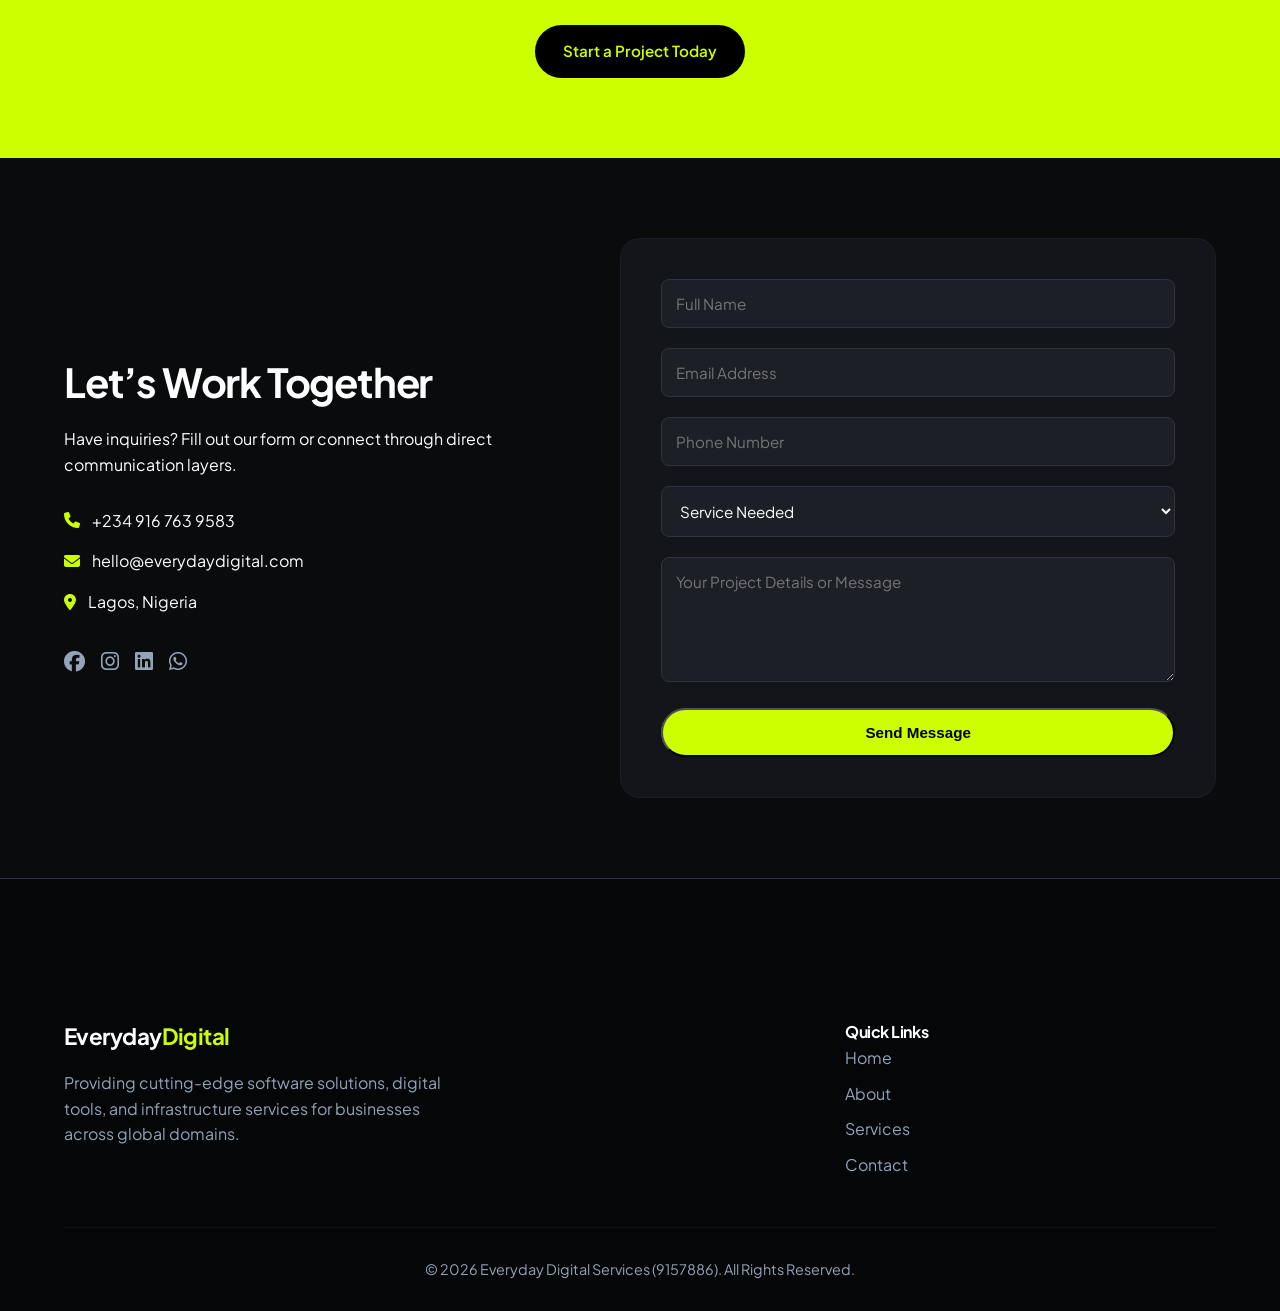
==== commit f5848ab7: "updated site content" ====
--- a/index.html
+++ b/index.html
@@ -283,7 +283,7 @@
     <footer>
         <div class="container footer-grid">
             <div>
-                <h3>Everyday<span>Digital</span></h3>
+                <h3><a href="#" class="logo">Everyday<span>Digital</span></a></h3>
                 <p>Providing cutting-edge software solutions, digital tools, and infrastructure services for businesses across global domains.</p>
             </div>
             <div>
@@ -297,7 +297,7 @@
             </div>
         </div>
         <div class="footer-bottom">
-            <p>&copy; 2026 Everyday Digital Services. All Rights Reserved.</p>
+            <p>&copy; 2026 Everyday Digital Services (9157886). All Rights Reserved.</p>
         </div>
     </footer>
 
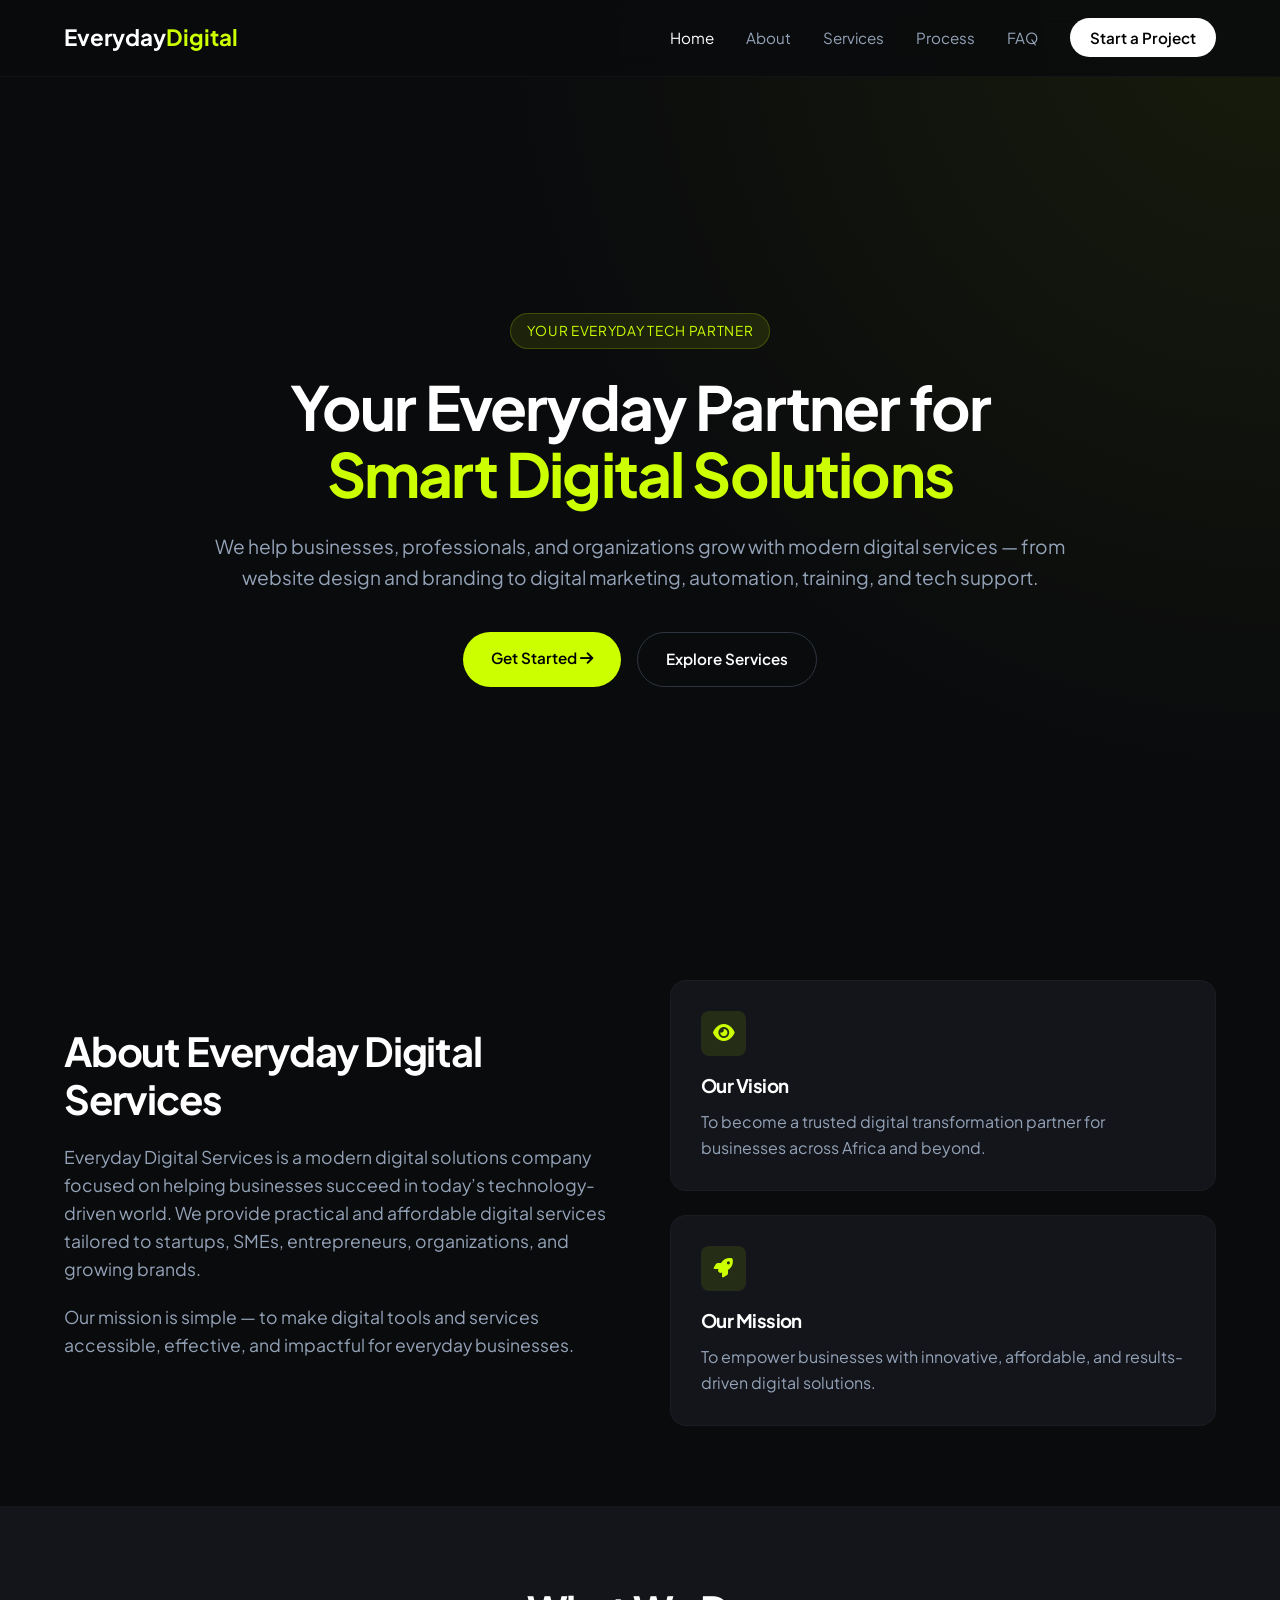
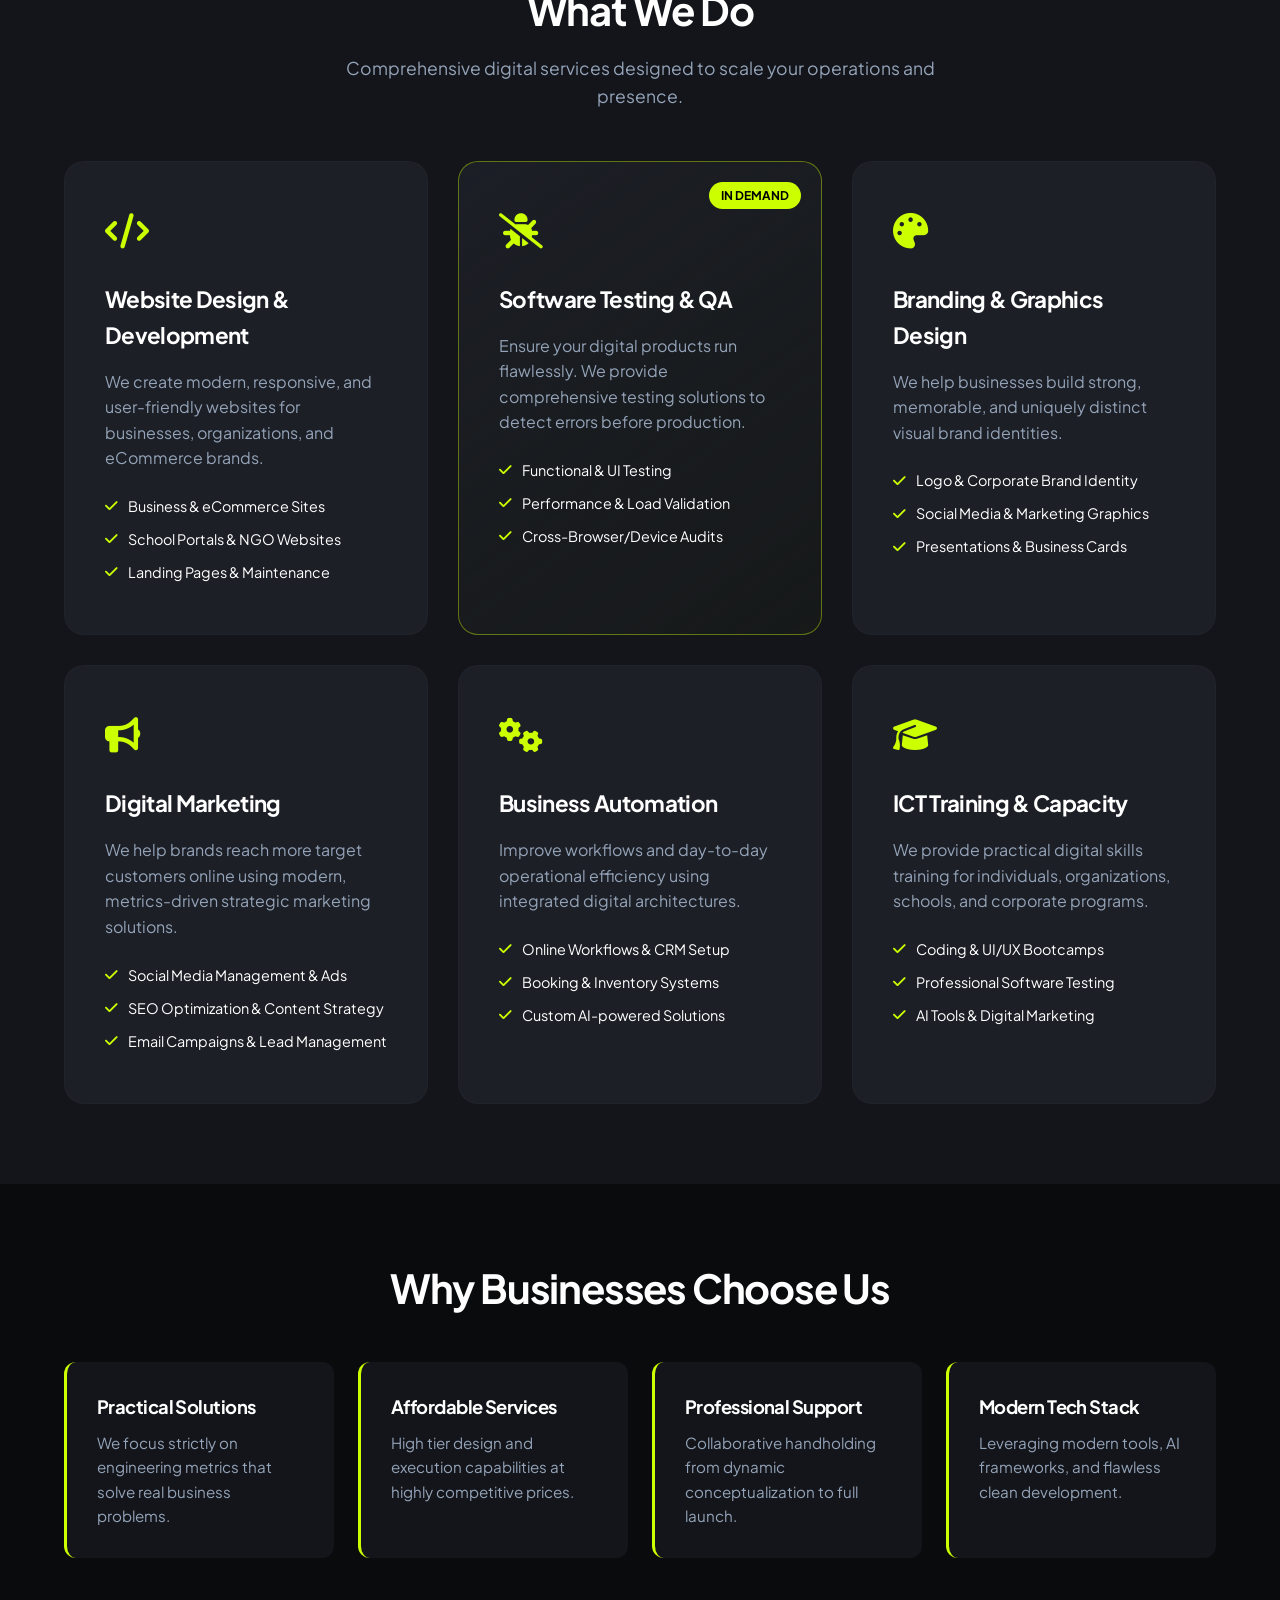
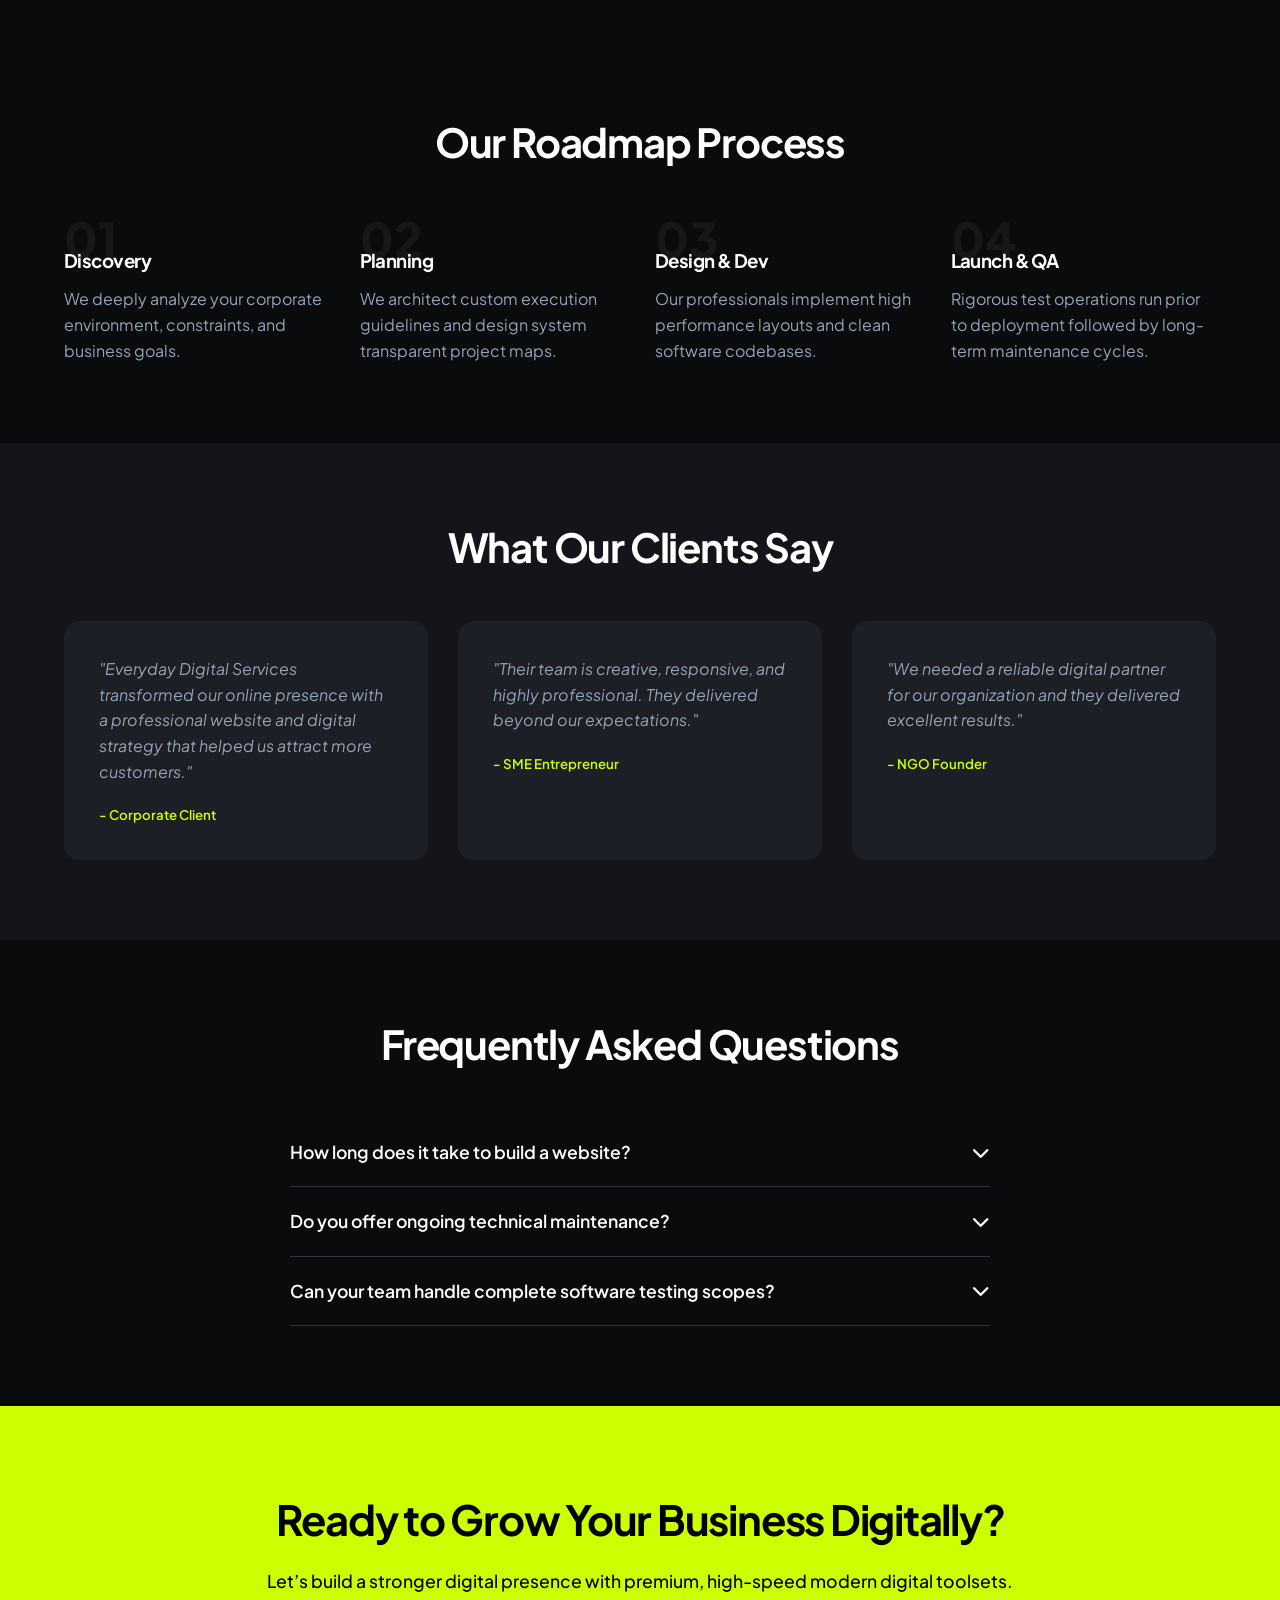
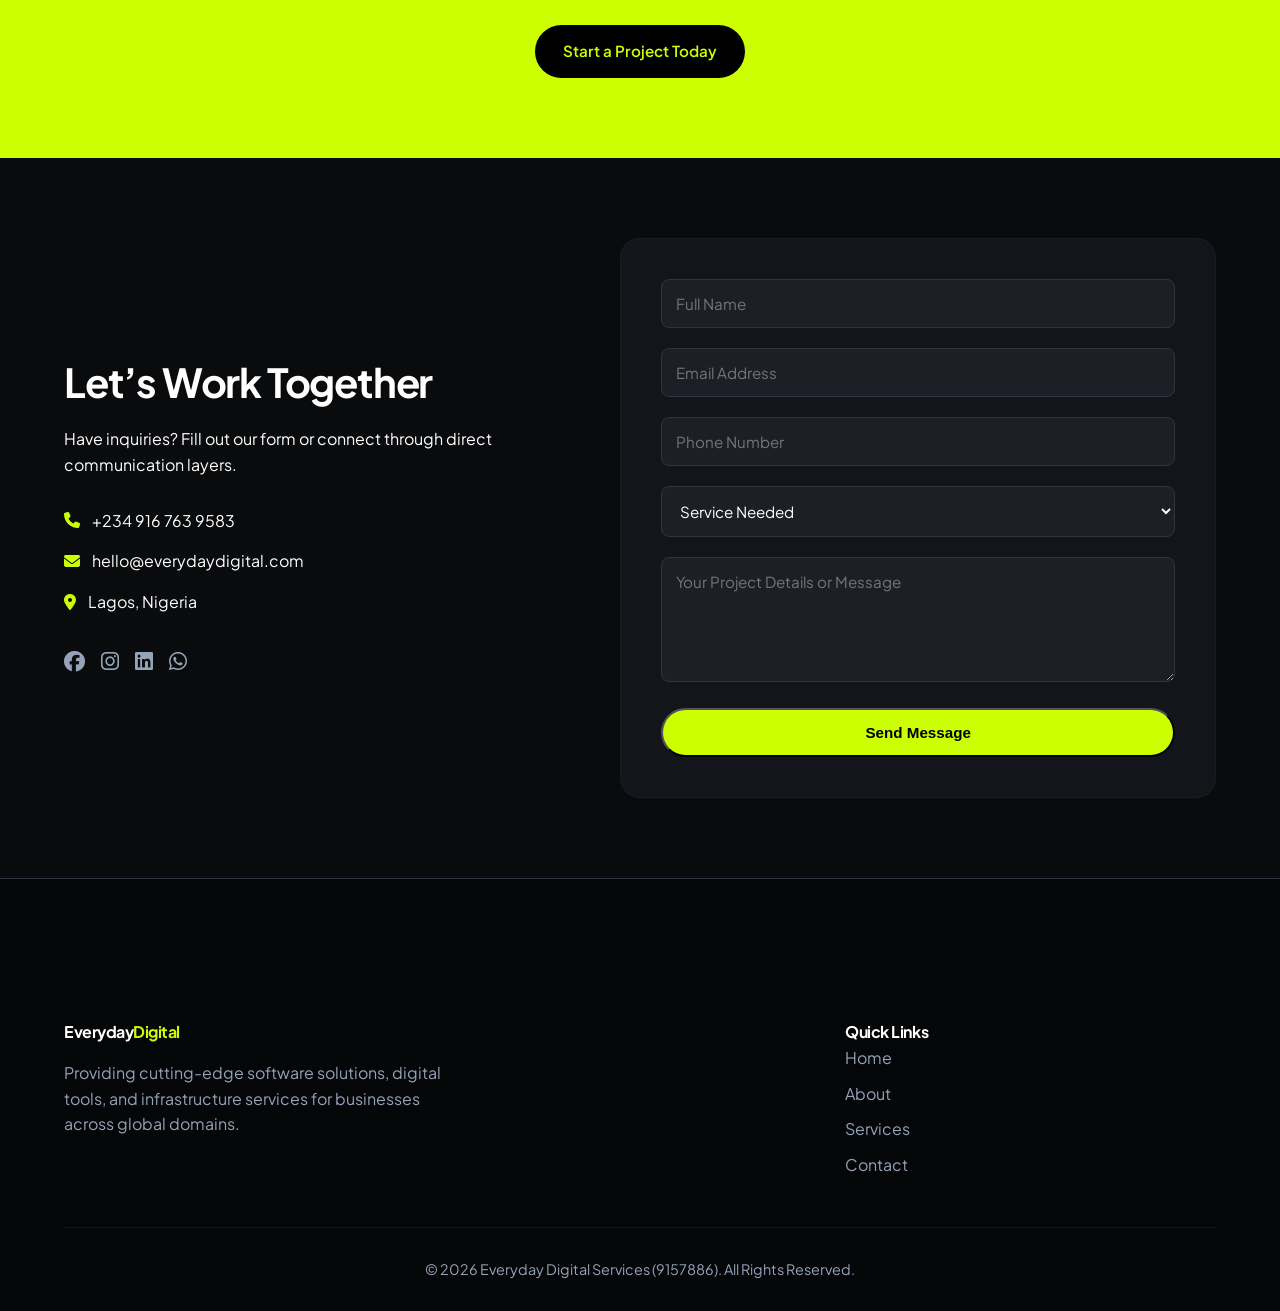
==== commit 83f8ba4b: "fixed minor issues" ====
--- a/index.html
+++ b/index.html
@@ -283,7 +283,8 @@
     <footer>
         <div class="container footer-grid">
             <div>
-                <h3><a href="#" class="logo">Everyday<span>Digital</span></a></h3>
+                <h4 class="footer-logo">Everyday<span>Digital</span></a>
+                </h4>
                 <p>Providing cutting-edge software solutions, digital tools, and infrastructure services for businesses across global domains.</p>
             </div>
             <div>
--- a/style.css
+++ b/style.css
@@ -570,6 +570,18 @@
     max-width: 400px;
     margin-top: 15px;
 }
+
+footer.logo {
+    font-size: 1.4rem;
+    font-weight: 700;
+    color: var(--text-main);
+    text-decoration: none;
+}
+
+.footer-logo span {
+    color: var(--accent);
+}
+
 
 .footer-links {
     list-style: none;
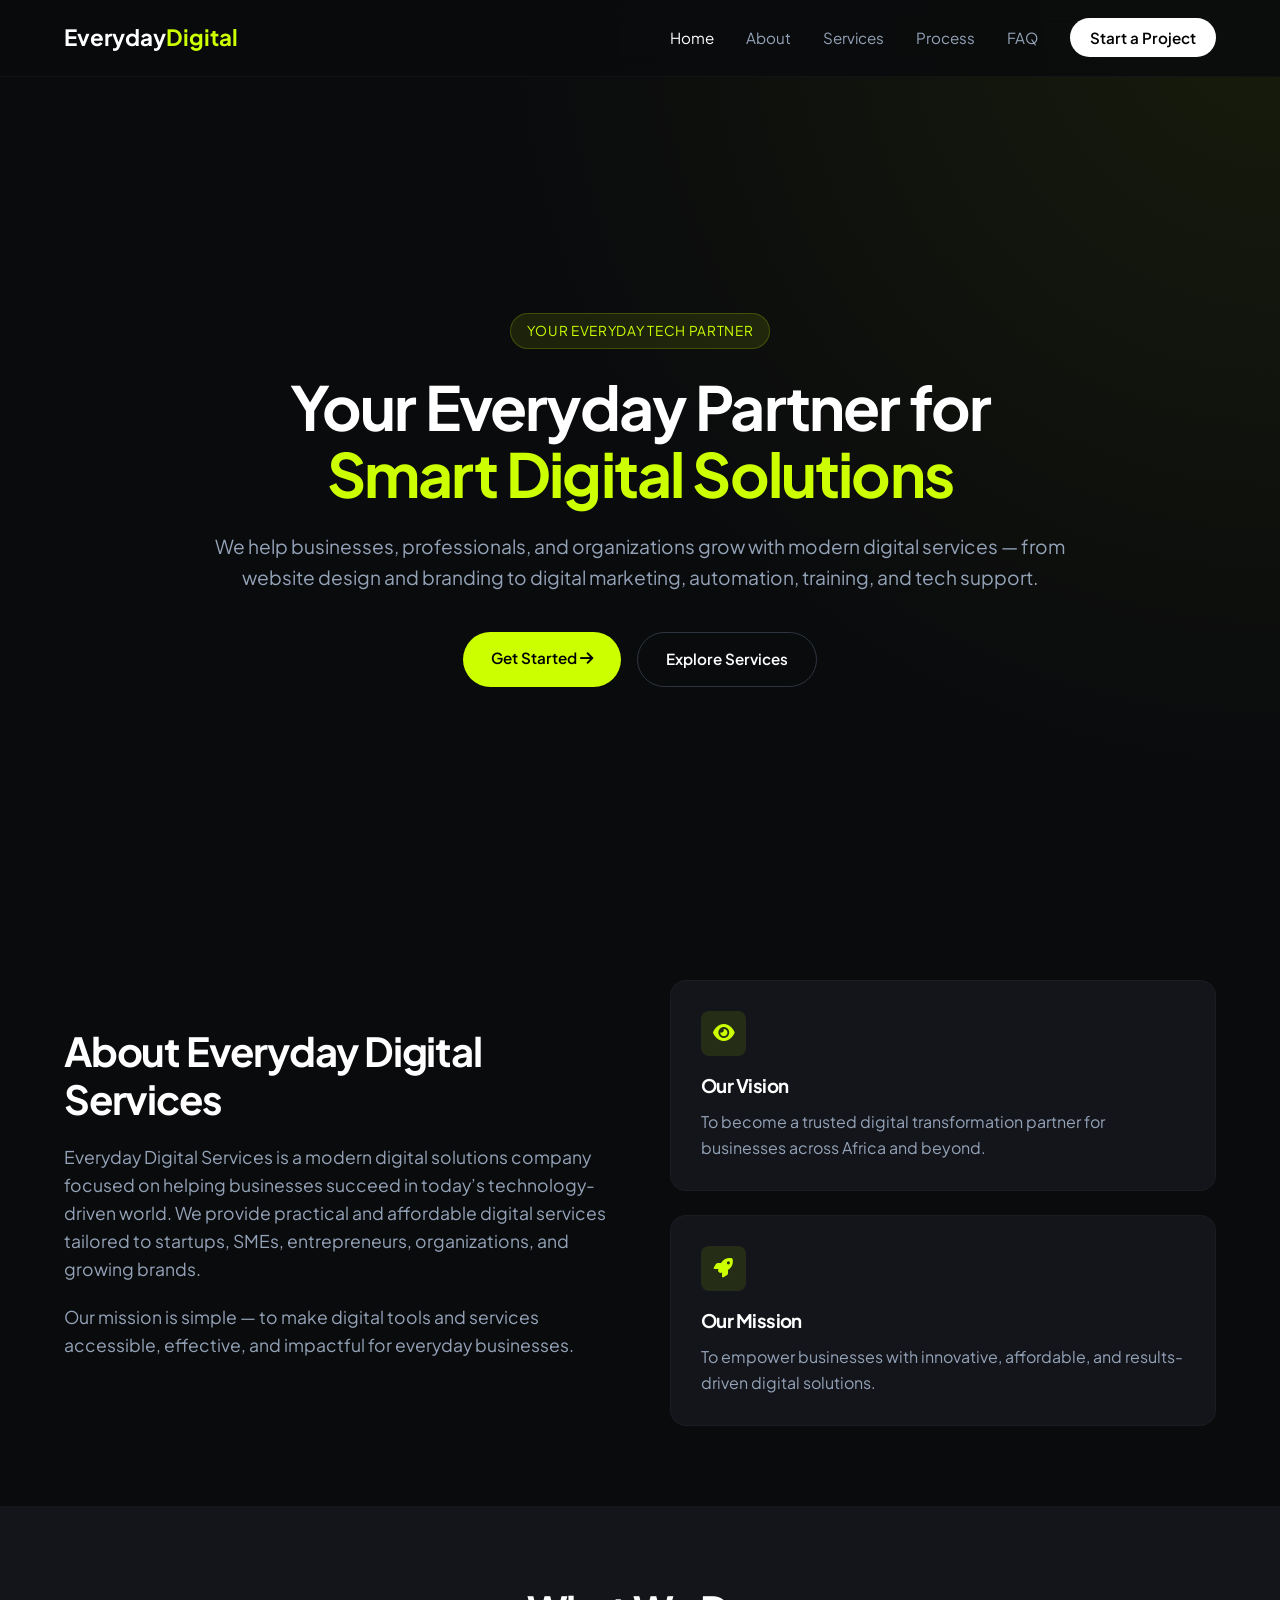
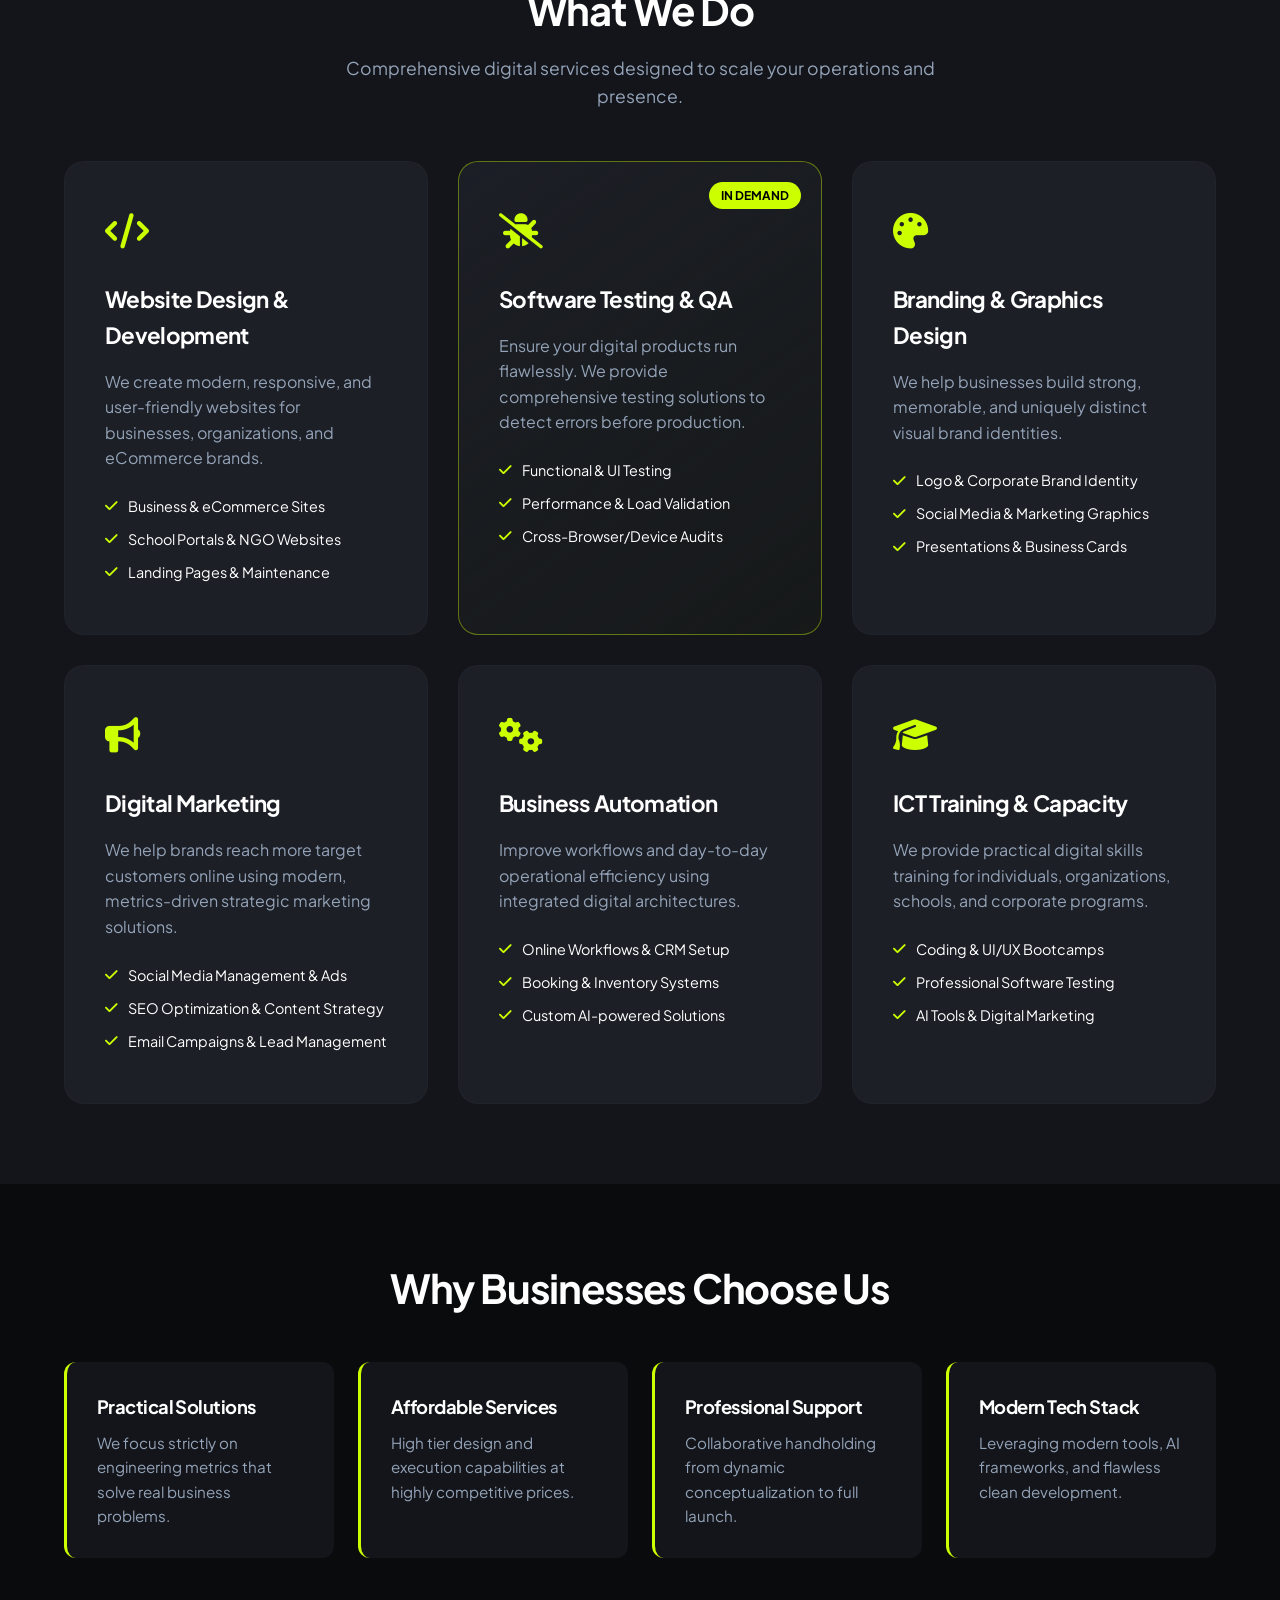
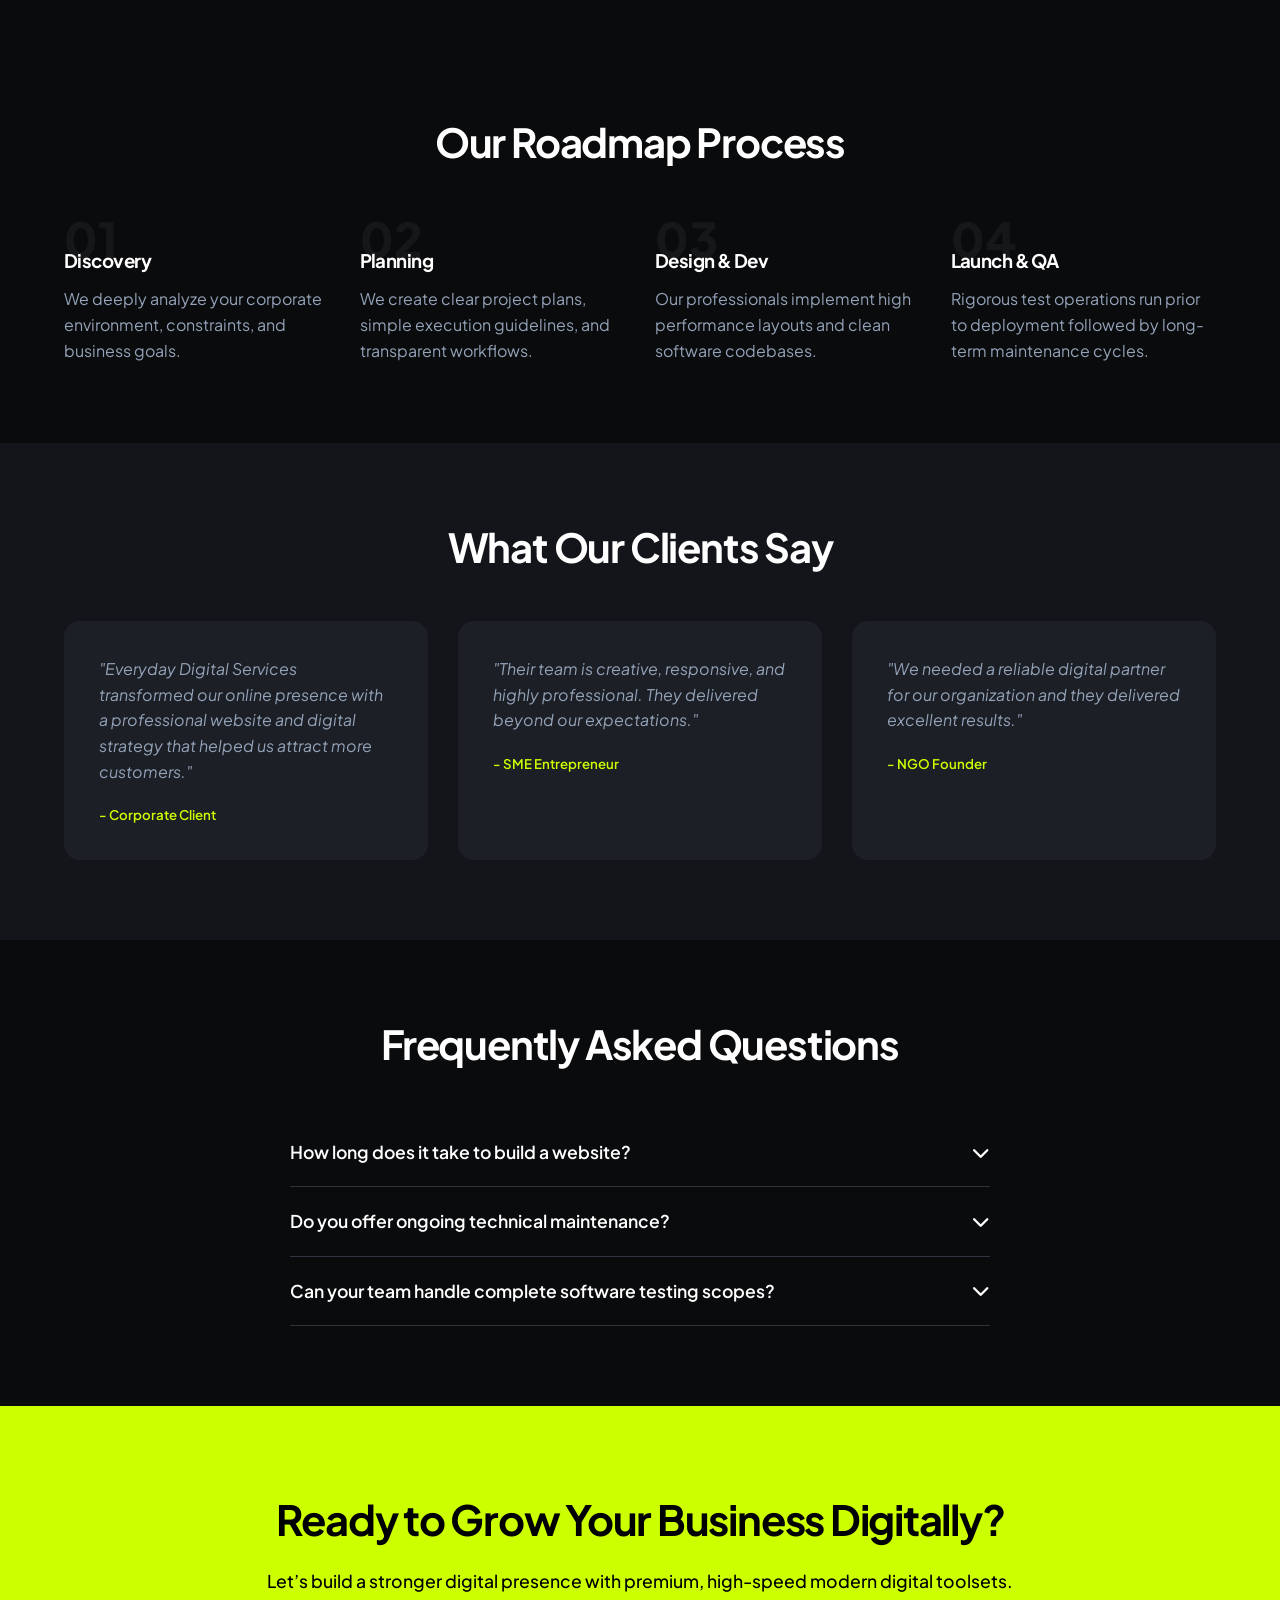
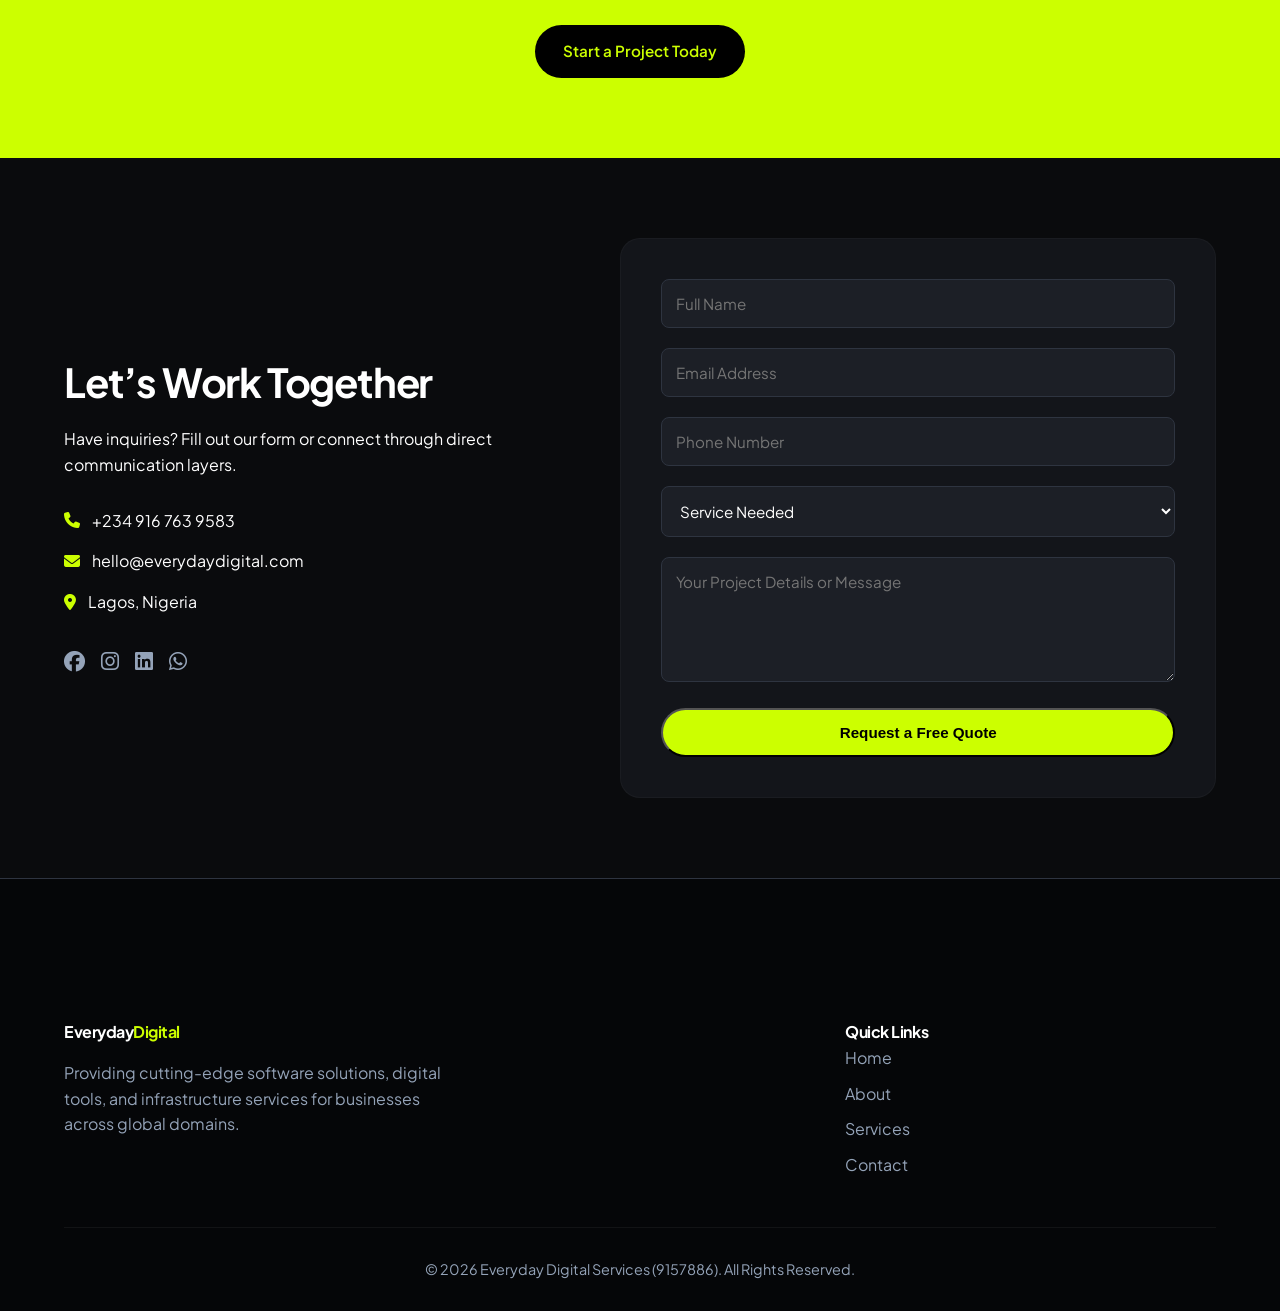
==== commit 4d419966: "updated cta text" ====
--- a/index.html
+++ b/index.html
@@ -175,7 +175,7 @@
                 <div class="step-card">
                     <div class="step-num">02</div>
                     <h3>Planning</h3>
-                    <p>We architect custom execution guidelines and design system transparent project maps.</p>
+                    <p>We create clear project plans, simple execution guidelines, and transparent workflows.</p>
                 </div>
                 <div class="step-card">
                     <div class="step-num">03</div>
@@ -273,7 +273,7 @@
                             <option value="automation">Business Automation</option>
                         </select>
                         <textarea placeholder="Your Project Details or Message" rows="5" required></textarea>
-                        <button type="submit" class="btn btn-primary full-width">Send Message</button>
+                        <button type="submit" class="btn btn-primary full-width">Request a Free Quote</button>
                     </form>
                 </div>
             </div>
@@ -283,8 +283,7 @@
     <footer>
         <div class="container footer-grid">
             <div>
-                <h4 class="footer-logo">Everyday<span>Digital</span></a>
-                </h4>
+                <h4 class="footer-logo">Everyday<span>Digital</span></h4>
                 <p>Providing cutting-edge software solutions, digital tools, and infrastructure services for businesses across global domains.</p>
             </div>
             <div>
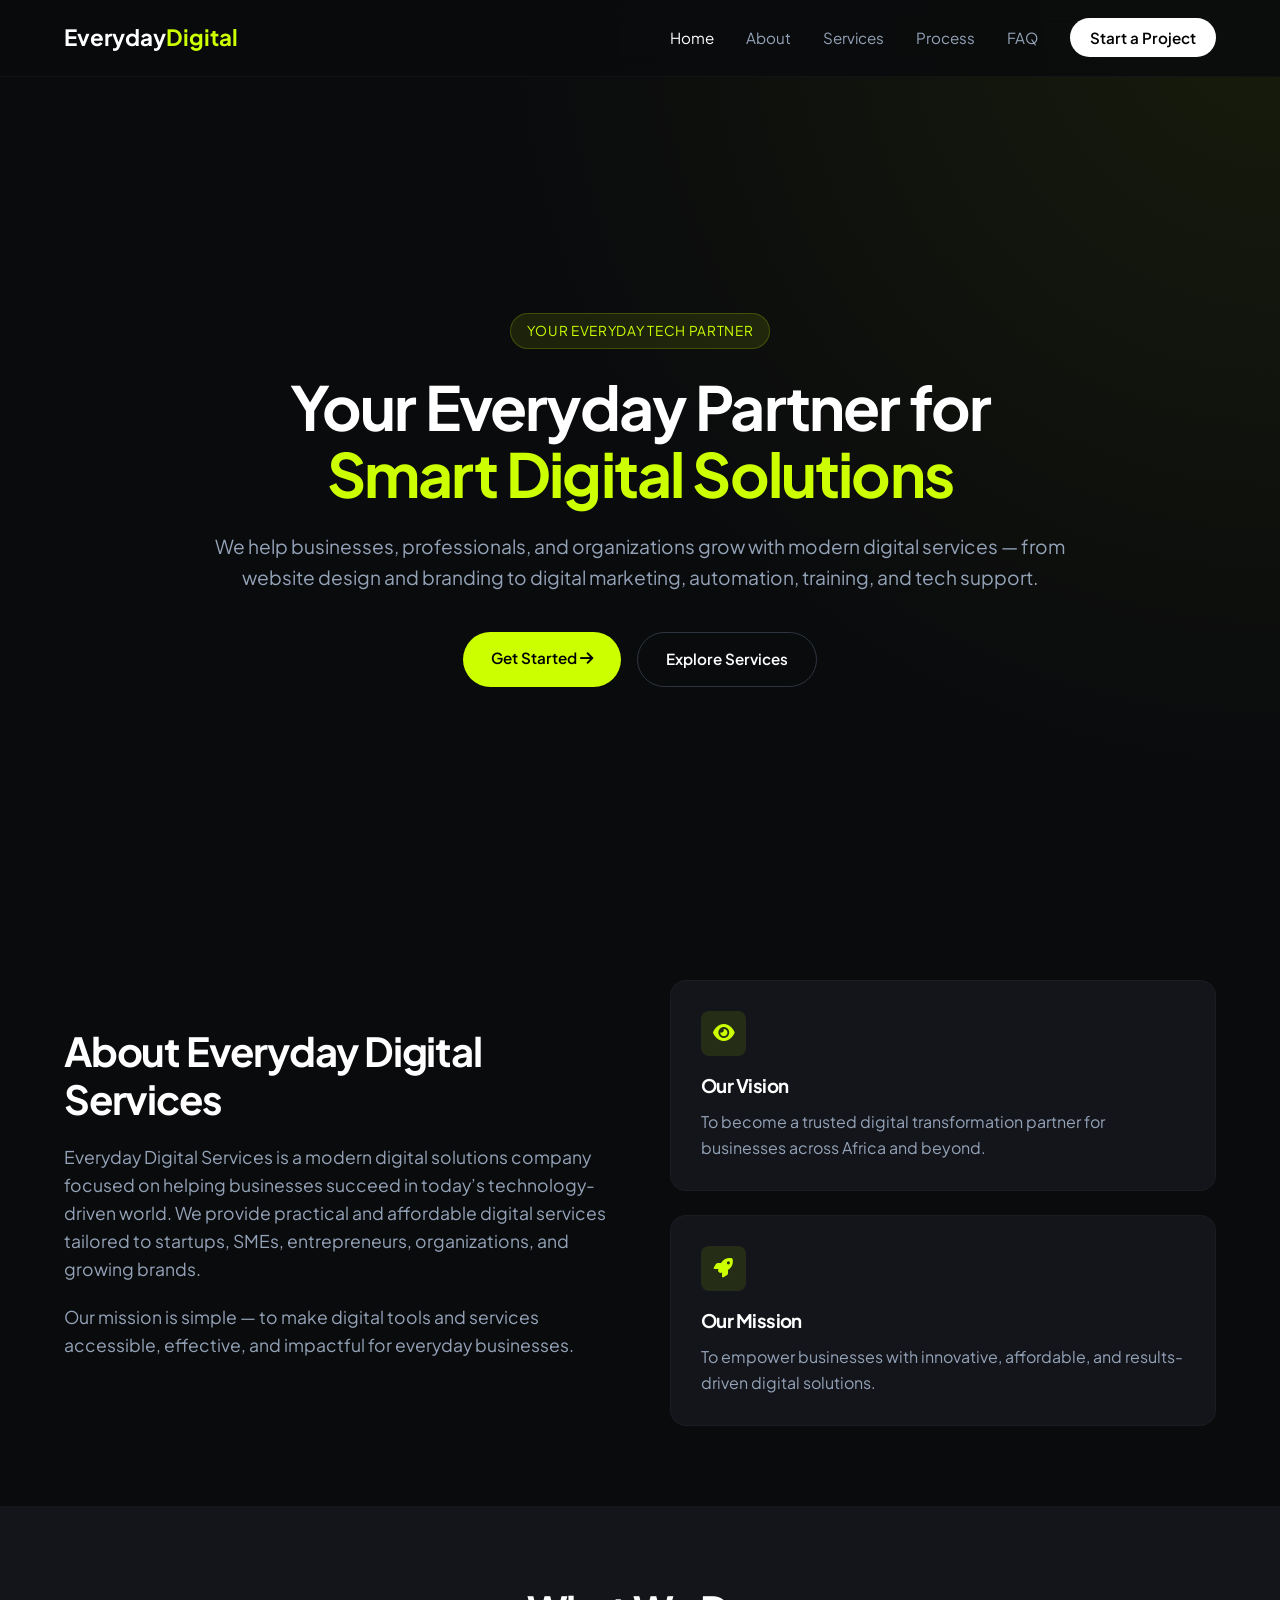
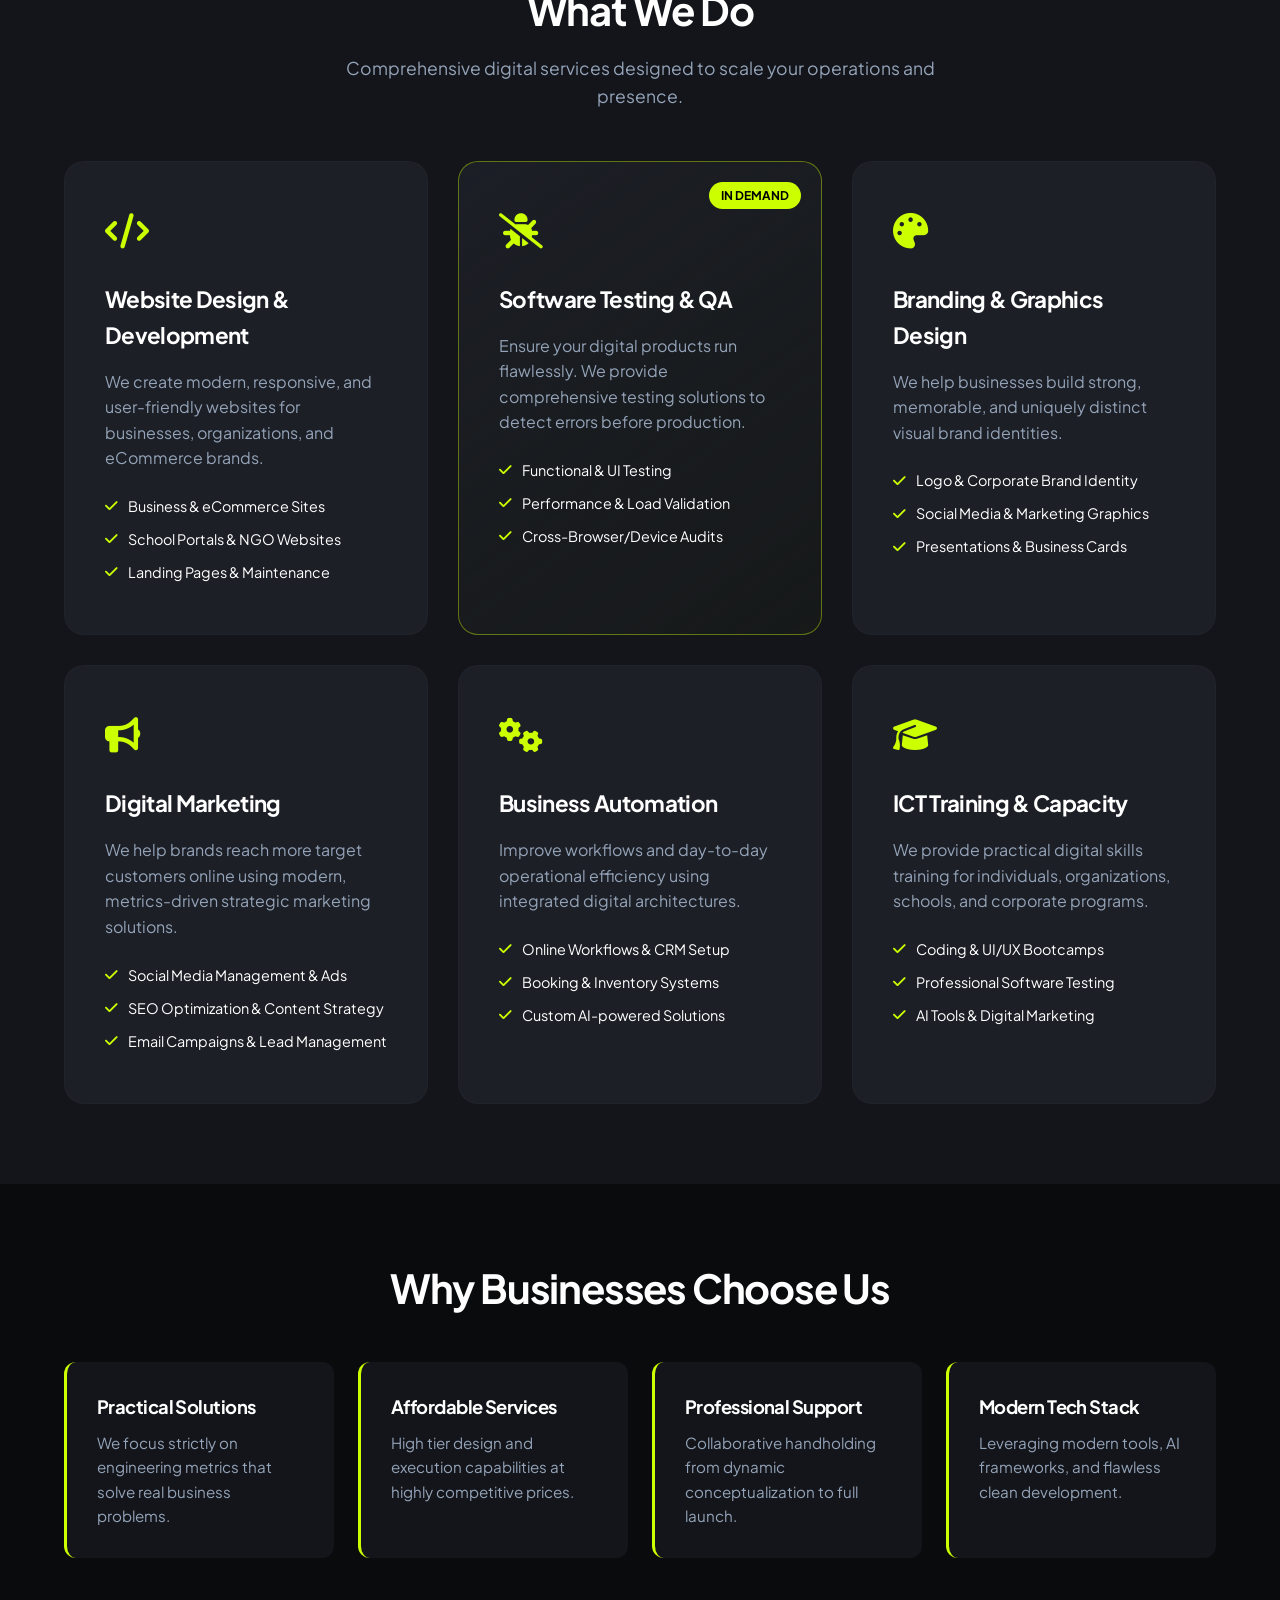
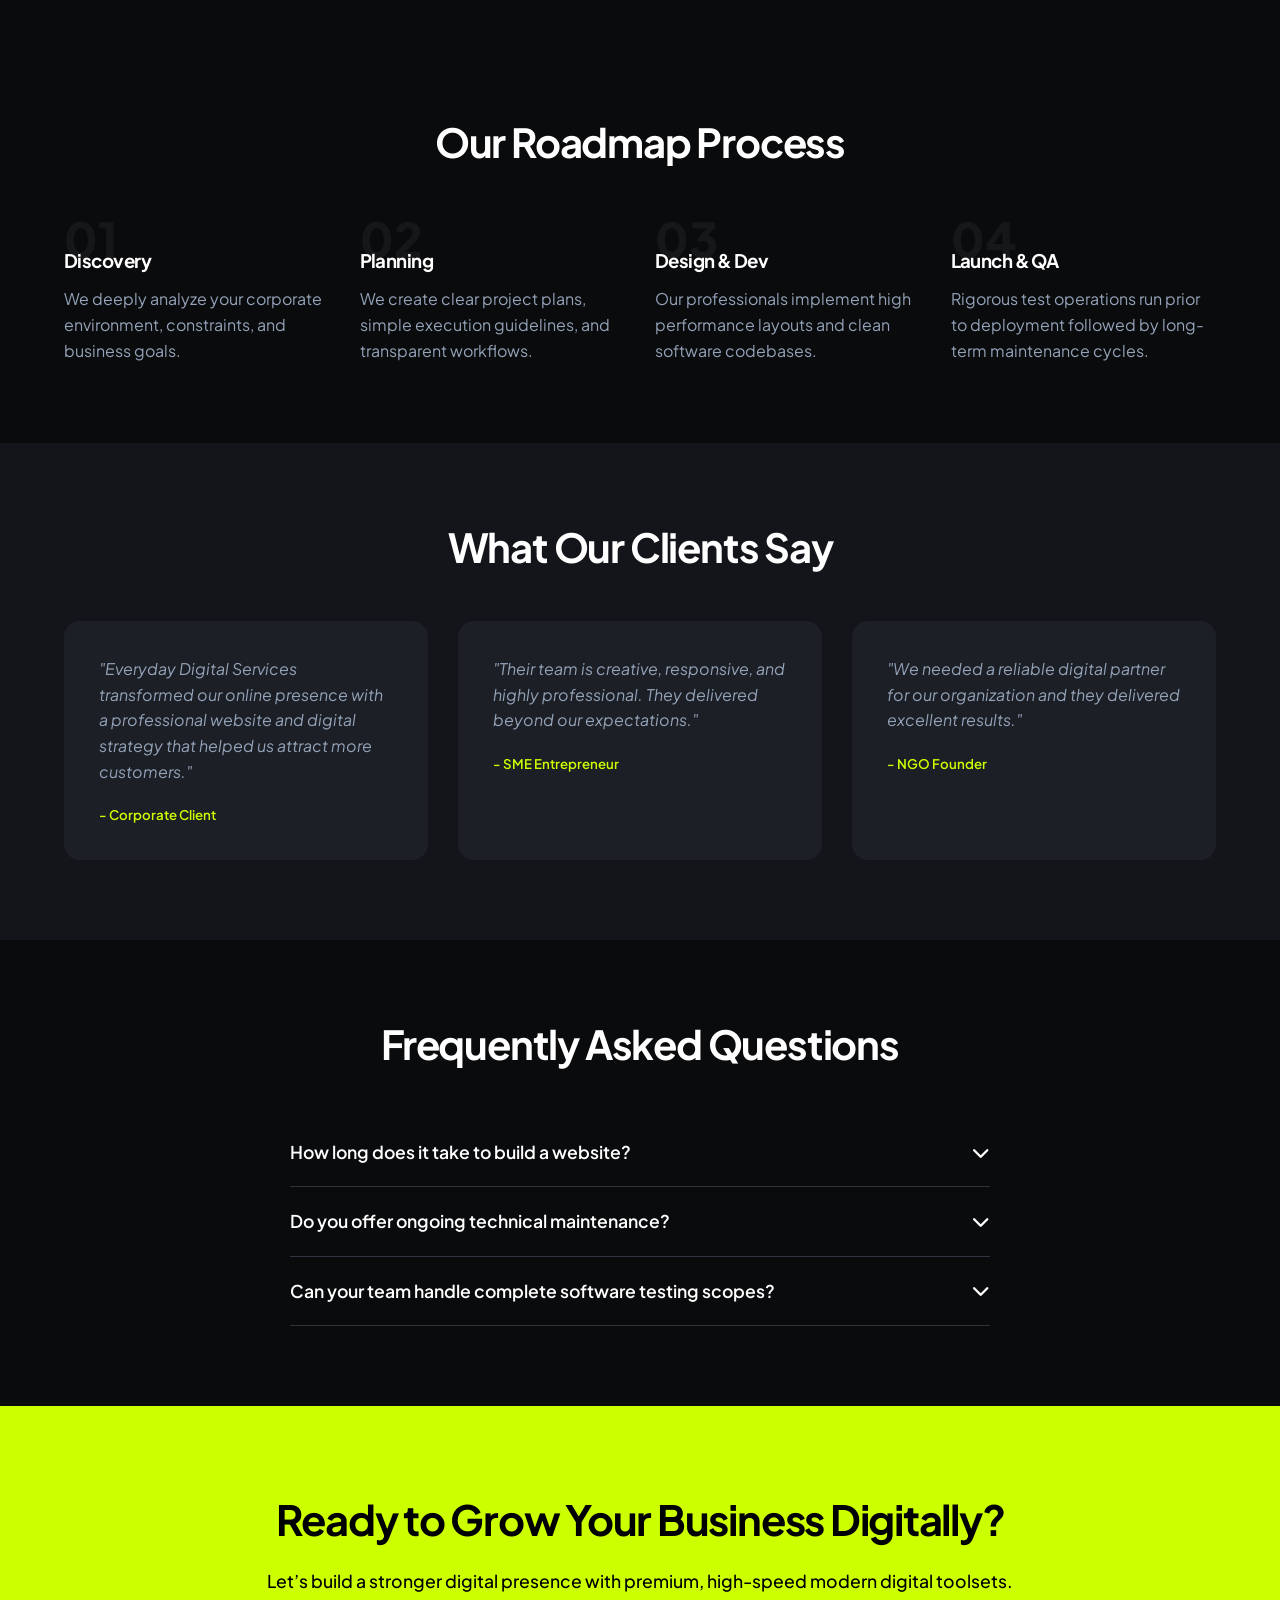
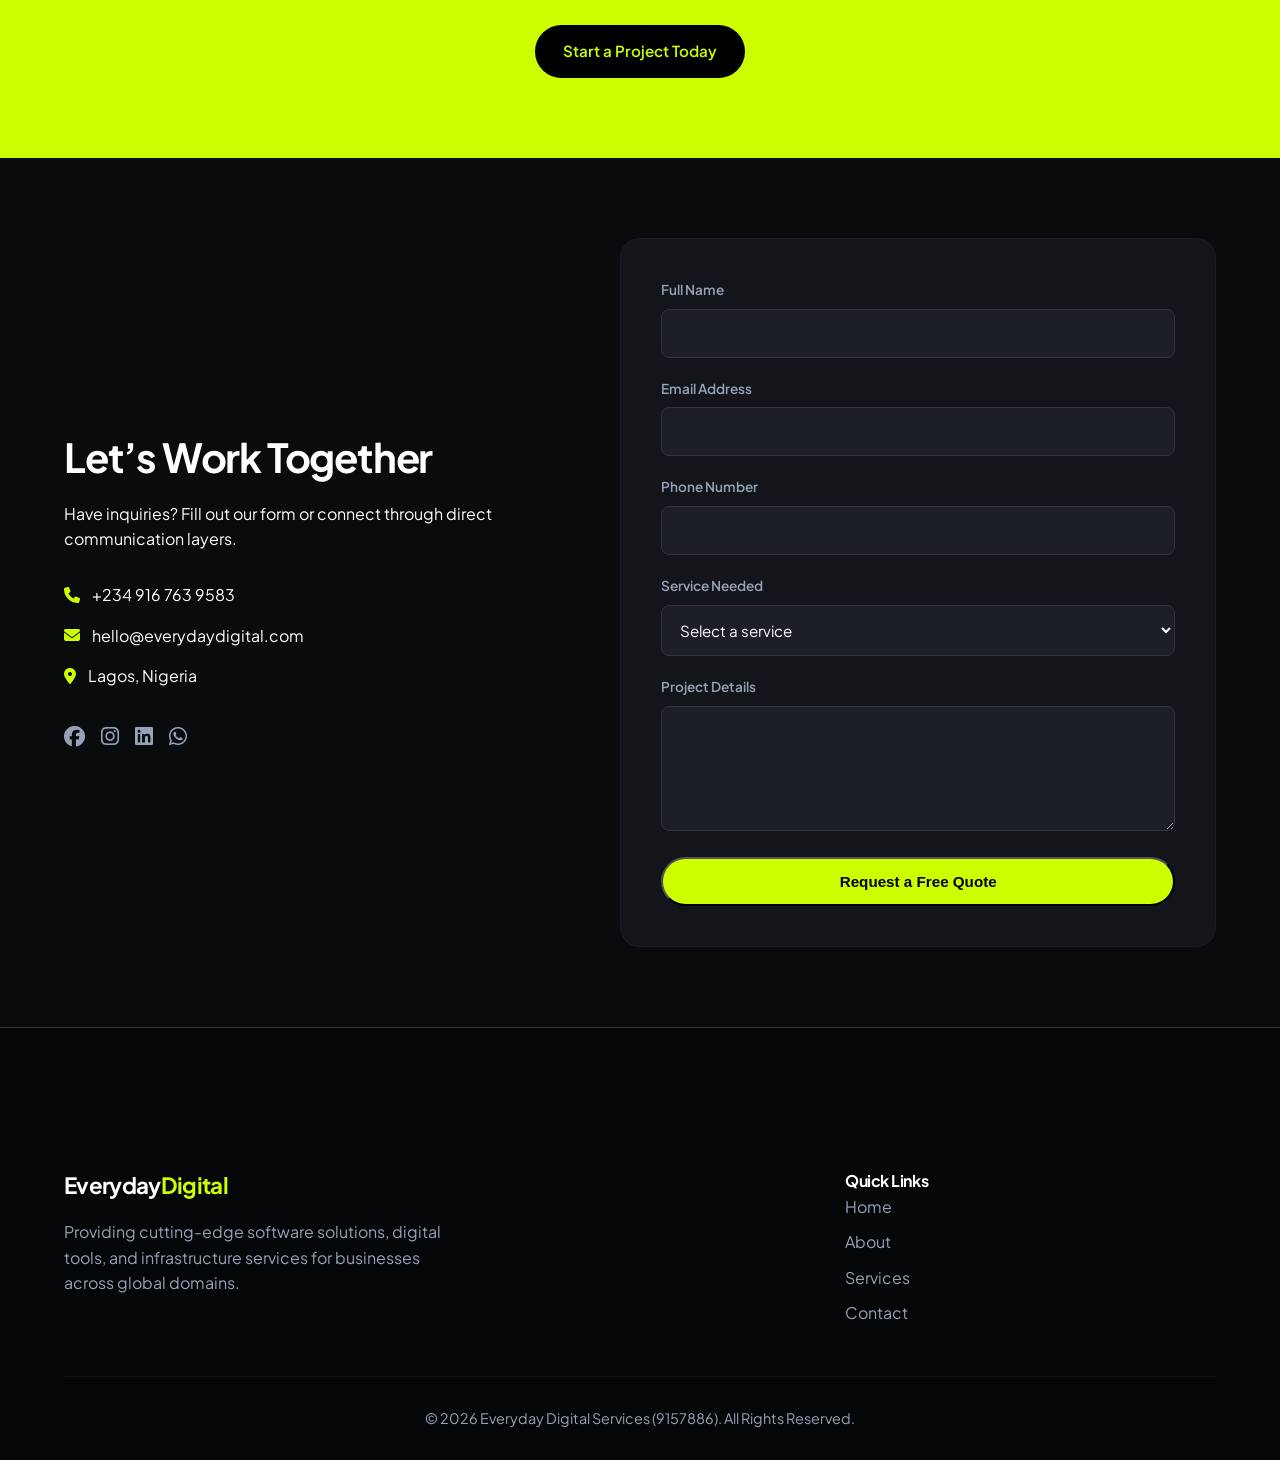
==== commit bc357fee: "enhanced admin dashboard functionality with login system, improved response handling, and added trai" ====
--- a/index.html
+++ b/index.html
@@ -4,6 +4,7 @@
     <meta charset="UTF-8">
     <meta name="viewport" content="width=device-width, initial-scale=1.0">
     <title>Everyday Digital Services | Smart Digital Solutions</title>
+    <meta name="description" content="Everyday Digital Services helps businesses in Lagos and beyond with websites, branding, digital marketing, automation, software testing, and ICT training.">
     <link rel="stylesheet" href="style.css">
     <link rel="stylesheet" href="https://cdnjs.cloudflare.com/ajax/libs/font-awesome/6.4.0/css/all.min.css">
     <link rel="preconnect" href="https://fonts.googleapis.com">
@@ -15,7 +16,7 @@
     <nav class="navbar">
         <div class="nav-container">
             <a href="#" class="logo">Everyday<span>Digital</span></a>
-            <ul class="nav-links">
+            <ul class="nav-links" id="primary-nav">
                 <li><a href="#home" class="active">Home</a></li>
                 <li><a href="#about">About</a></li>
                 <li><a href="#services">Services</a></li>
@@ -23,11 +24,11 @@
                 <li><a href="#faq">FAQ</a></li>
                 <li><a href="#contact" class="nav-btn">Start a Project</a></li>
             </ul>
-            <div class="menu-toggle" id="mobile-menu">
+            <button class="menu-toggle" id="mobile-menu" type="button" aria-label="Open menu" aria-expanded="false" aria-controls="primary-nav">
                 <span class="bar"></span>
                 <span class="bar"></span>
                 <span class="bar"></span>
-            </div>
+            </button>
         </div>
     </nav>
 
@@ -147,7 +148,7 @@
         </div>
     </section>
 
-    <section class="why-section">
+    <section id="why" class="why-section">
         <div class="container">
             <div class="center-title">
                 <h2 class="section-title">Why Businesses Choose Us</h2>
@@ -191,7 +192,7 @@
         </div>
     </section>
 
-    <section class="testimonials-section">
+    <section id="testimonials" class="testimonials-section">
         <div class="container">
             <div class="center-title">
                 <h2 class="section-title">What Our Clients Say</h2>
@@ -220,22 +221,22 @@
             </div>
             <div class="faq-wrapper">
                 <div class="faq-item">
-                    <div class="faq-question">How long does it take to build a website? <i class="fa-solid fa-chevron-down"></i></div>
-                    <div class="faq-answer"><p>Project timelines depend entirely on scope. Most standard operational landing pages and modern corporate sites require 1–3 weeks from kickoff to launch.</p></div>
+                    <button class="faq-question" type="button" aria-expanded="false" aria-controls="faq-answer-1">How long does it take to build a website? <i class="fa-solid fa-chevron-down" aria-hidden="true"></i></button>
+                    <div class="faq-answer" id="faq-answer-1"><p>Project timelines depend entirely on scope. Most standard operational landing pages and modern corporate sites require 1–3 weeks from kickoff to launch.</p></div>
                 </div>
                 <div class="faq-item">
-                    <div class="faq-question">Do you offer ongoing technical maintenance? <i class="fa-solid fa-chevron-down"></i></div>
-                    <div class="faq-answer"><p>Yes, absolutely. We provide complete maintenance architecture systems, server administration support, performance audits, and software testing updates post-launch.</p></div>
+                    <button class="faq-question" type="button" aria-expanded="false" aria-controls="faq-answer-2">Do you offer ongoing technical maintenance? <i class="fa-solid fa-chevron-down" aria-hidden="true"></i></button>
+                    <div class="faq-answer" id="faq-answer-2"><p>Yes, absolutely. We provide complete maintenance architecture systems, server administration support, performance audits, and software testing updates post-launch.</p></div>
                 </div>
                 <div class="faq-item">
-                    <div class="faq-question">Can your team handle complete software testing scopes? <i class="fa-solid fa-chevron-down"></i></div>
-                    <div class="faq-answer"><p>Yes! We run complete automated and manual structural testing on apps, custom tools, and complex ecosystems to identify structural anomalies before target deployment.</p></div>
-                </div>
-            </div>
-        </div>
-    </section>
-
-    <section class="cta-banner">
+                    <button class="faq-question" type="button" aria-expanded="false" aria-controls="faq-answer-3">Can your team handle complete software testing scopes? <i class="fa-solid fa-chevron-down" aria-hidden="true"></i></button>
+                    <div class="faq-answer" id="faq-answer-3"><p>Yes! We run complete automated and manual structural testing on apps, custom tools, and complex ecosystems to identify structural anomalies before target deployment.</p></div>
+                </div>
+            </div>
+        </div>
+    </section>
+
+    <section id="cta" class="cta-banner">
         <h2>Ready to Grow Your Business Digitally?</h2>
         <p>Let’s build a stronger digital presence with premium, high-speed modern digital toolsets.</p>
         <a href="#contact" class="btn btn-primary">Start a Project Today</a>
@@ -248,9 +249,9 @@
                     <h2 class="section-title">Let’s Work Together</h2>
                     <p>Have inquiries? Fill out our form or connect through direct communication layers.</p>
                     <div class="info-links">
-                        <p><i class="fa-solid fa-phone text-accent"></i> +234 916 763 9583</p>
-                        <p><i class="fa-solid fa-envelope text-accent"></i> hello@everydaydigital.com</p>
-                        <p><i class="fa-solid fa-location-dot text-accent"></i> Lagos, Nigeria</p>
+                        <p><i class="fa-solid fa-phone text-accent" aria-hidden="true"></i> <a href="tel:+2349167639583">+234 916 763 9583</a></p>
+                        <p><i class="fa-solid fa-envelope text-accent" aria-hidden="true"></i> <a href="mailto:hello@everydaydigital.com">hello@everydaydigital.com</a></p>
+                        <p><i class="fa-solid fa-location-dot text-accent" aria-hidden="true"></i> Lagos, Nigeria</p>
                     </div>
                     <div class="social-icons">
                         <a href="#"><i class="fa-brands fa-facebook"></i></a>
@@ -260,19 +261,26 @@
                     </div>
                 </div>
                 <div class="contact-form-container">
-                    <form class="contact-form" onsubmit="event.preventDefault(); alert('Message sent successfully!');">
-                        <input type="text" placeholder="Full Name" required>
-                        <input type="email" placeholder="Email Address" required>
-                        <input type="tel" placeholder="Phone Number">
-                        <select required>
-                            <option value="" disabled selected>Service Needed</option>
+                    <form class="contact-form" id="quote-form">
+                        <label for="full-name">Full Name</label>
+                        <input id="full-name" name="name" type="text" autocomplete="name" required>
+                        <label for="email">Email Address</label>
+                        <input id="email" name="email" type="email" autocomplete="email" required>
+                        <label for="phone">Phone Number</label>
+                        <input id="phone" name="phone" type="tel" autocomplete="tel">
+                        <label for="service">Service Needed</label>
+                        <select id="service" name="service" required>
+                            <option value="" disabled selected>Select a service</option>
                             <option value="webdev">Website Design & Development</option>
                             <option value="testing">Software Testing & QA</option>
                             <option value="branding">Branding & Graphic Design</option>
                             <option value="marketing">Digital Marketing</option>
                             <option value="automation">Business Automation</option>
+                            <option value="training">ICT Training & Capacity</option>
                         </select>
-                        <textarea placeholder="Your Project Details or Message" rows="5" required></textarea>
+                        <label for="message">Project Details</label>
+                        <textarea id="message" name="message" rows="5" required></textarea>
+                        <p class="form-status" id="form-status" role="status" aria-live="polite" hidden></p>
                         <button type="submit" class="btn btn-primary full-width">Request a Free Quote</button>
                     </form>
                 </div>
--- a/style.css
+++ b/style.css
@@ -148,6 +148,9 @@
 
 .menu-toggle {
     display: none;
+    background: none;
+    border: none;
+    padding: 8px;
     cursor: pointer;
 }
 
@@ -157,7 +160,19 @@
     height: 3px;
     margin: 5px auto;
     background-color: var(--text-main);
-    transition: all 0.3s ease;
+    transition: transform 0.3s ease, opacity 0.3s ease;
+}
+
+.menu-toggle.is-active .bar:nth-child(1) {
+    transform: translateY(8px) rotate(45deg);
+}
+
+.menu-toggle.is-active .bar:nth-child(2) {
+    opacity: 0;
+}
+
+.menu-toggle.is-active .bar:nth-child(3) {
+    transform: translateY(-8px) rotate(-45deg);
 }
 
 /* Hero UI Section Layout */
@@ -440,9 +455,17 @@
     display: flex;
     justify-content: space-between;
     align-items: center;
+    gap: 16px;
+    width: 100%;
+    padding: 0;
+    background: none;
+    border: none;
+    color: inherit;
+    font: inherit;
     font-weight: 600;
+    font-size: 1.1rem;
+    text-align: left;
     cursor: pointer;
-    font-size: 1.1rem;
 }
 
 .faq-answer {
@@ -457,7 +480,7 @@
 }
 
 .faq-item.active .faq-answer {
-    max-height: 200px;
+    max-height: 40rem;
 }
 
 .faq-item.active .faq-question i {
@@ -511,6 +534,15 @@
     gap: 12px;
 }
 
+.info-links a {
+    color: inherit;
+    text-decoration: none;
+}
+
+.info-links a:hover {
+    color: var(--accent);
+}
+
 .social-icons {
     display: flex;
     gap: 16px;
@@ -531,6 +563,27 @@
     padding: 40px;
     border-radius: 20px;
     border: 1px solid rgba(255,255,255,0.03);
+}
+
+.contact-form label {
+    display: block;
+    margin-bottom: 8px;
+    font-size: 0.85rem;
+    font-weight: 600;
+    color: var(--text-muted);
+}
+
+.form-status {
+    margin: 0 0 16px;
+    font-size: 0.95rem;
+}
+
+.form-status.success {
+    color: var(--accent);
+}
+
+.form-status.error {
+    color: #ff4a4a;
 }
 
 .contact-form input, .contact-form select, .contact-form textarea {
@@ -571,11 +624,10 @@
     margin-top: 15px;
 }
 
-footer.logo {
+.footer-logo {
     font-size: 1.4rem;
     font-weight: 700;
     color: var(--text-main);
-    text-decoration: none;
 }
 
 .footer-logo span {
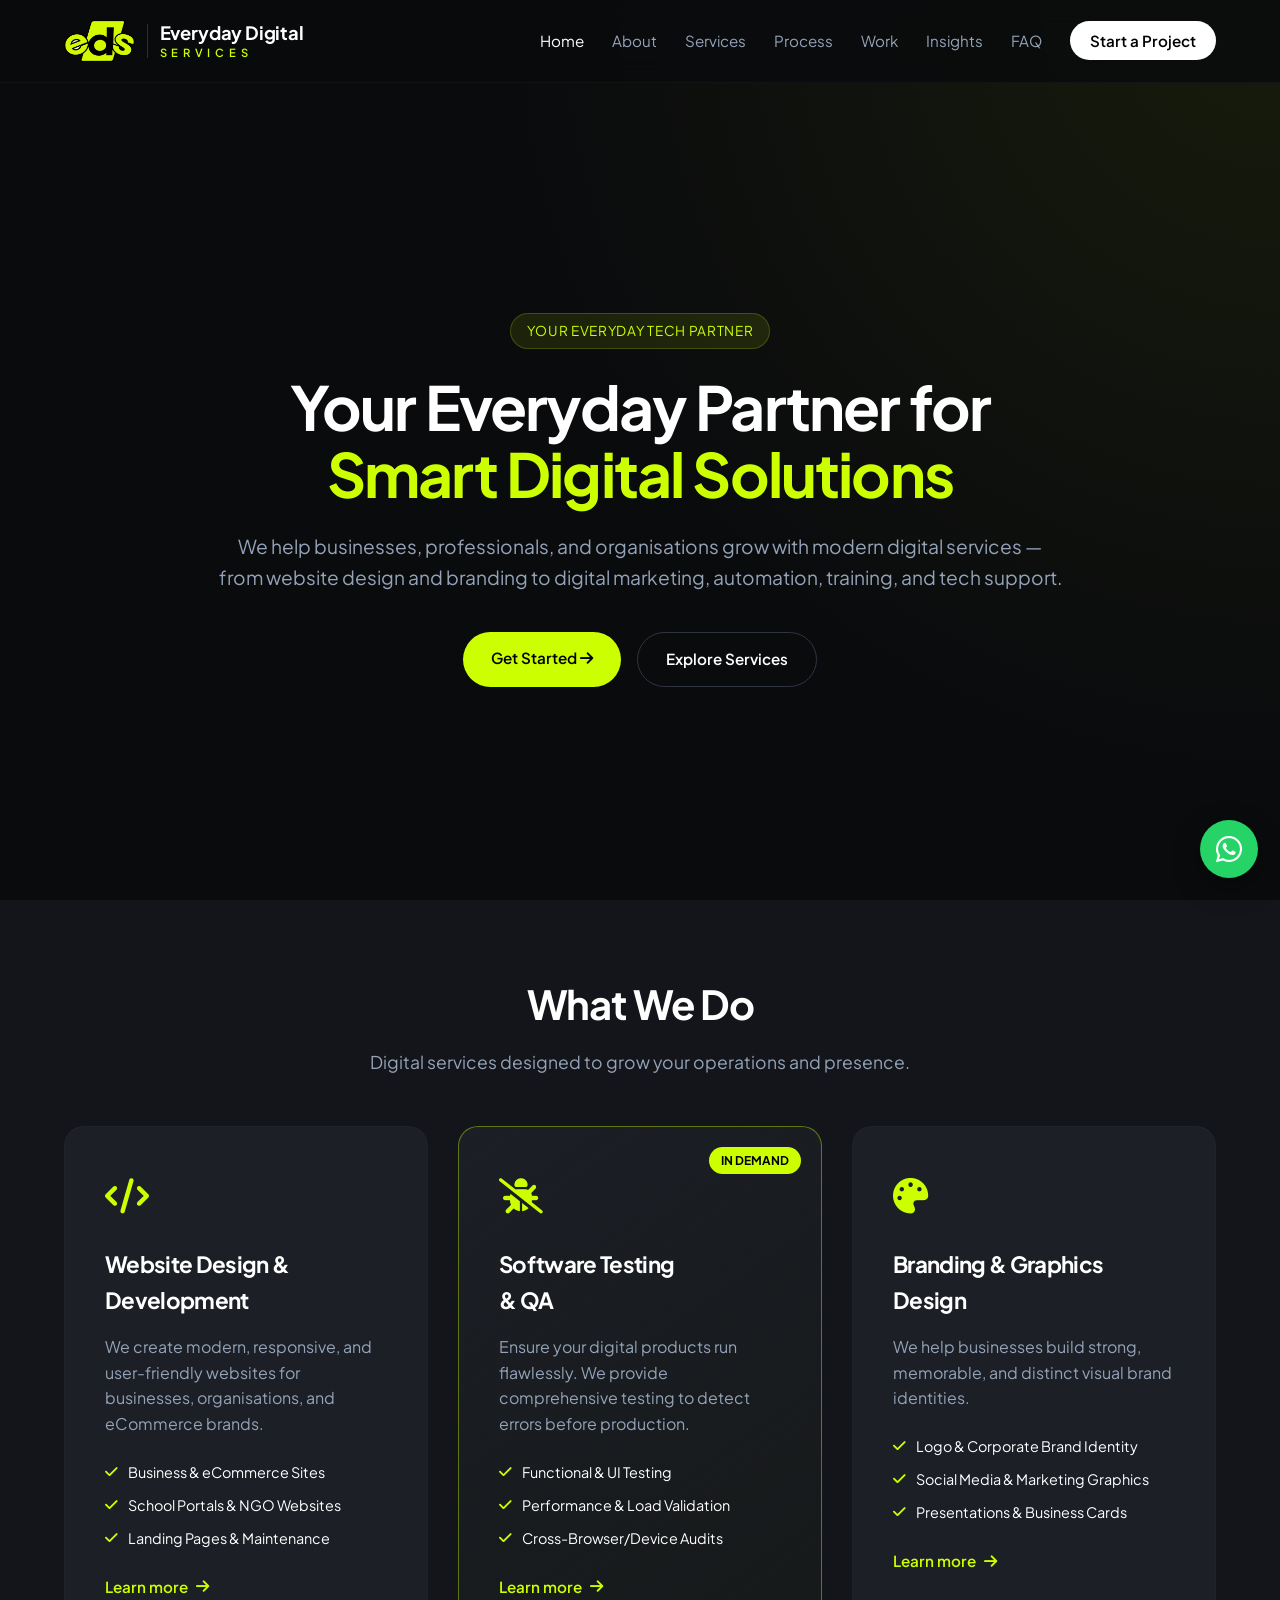
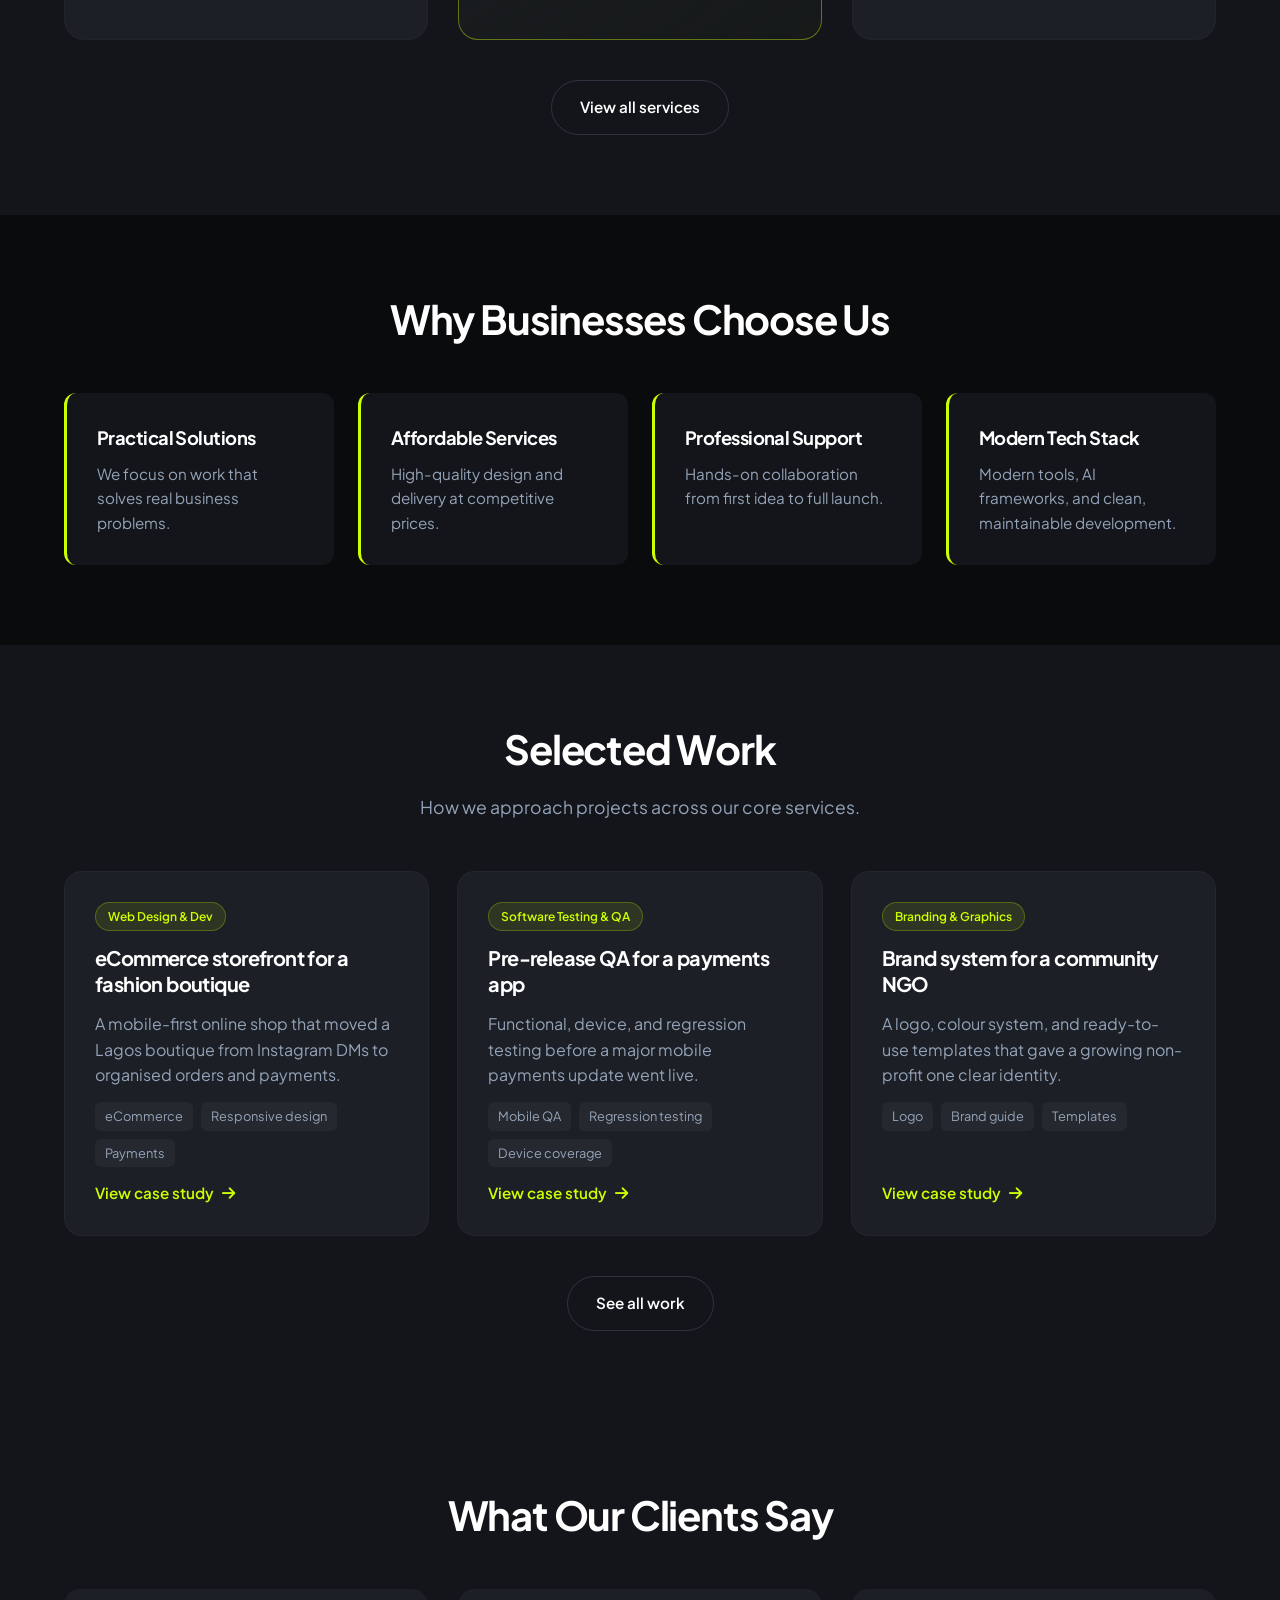
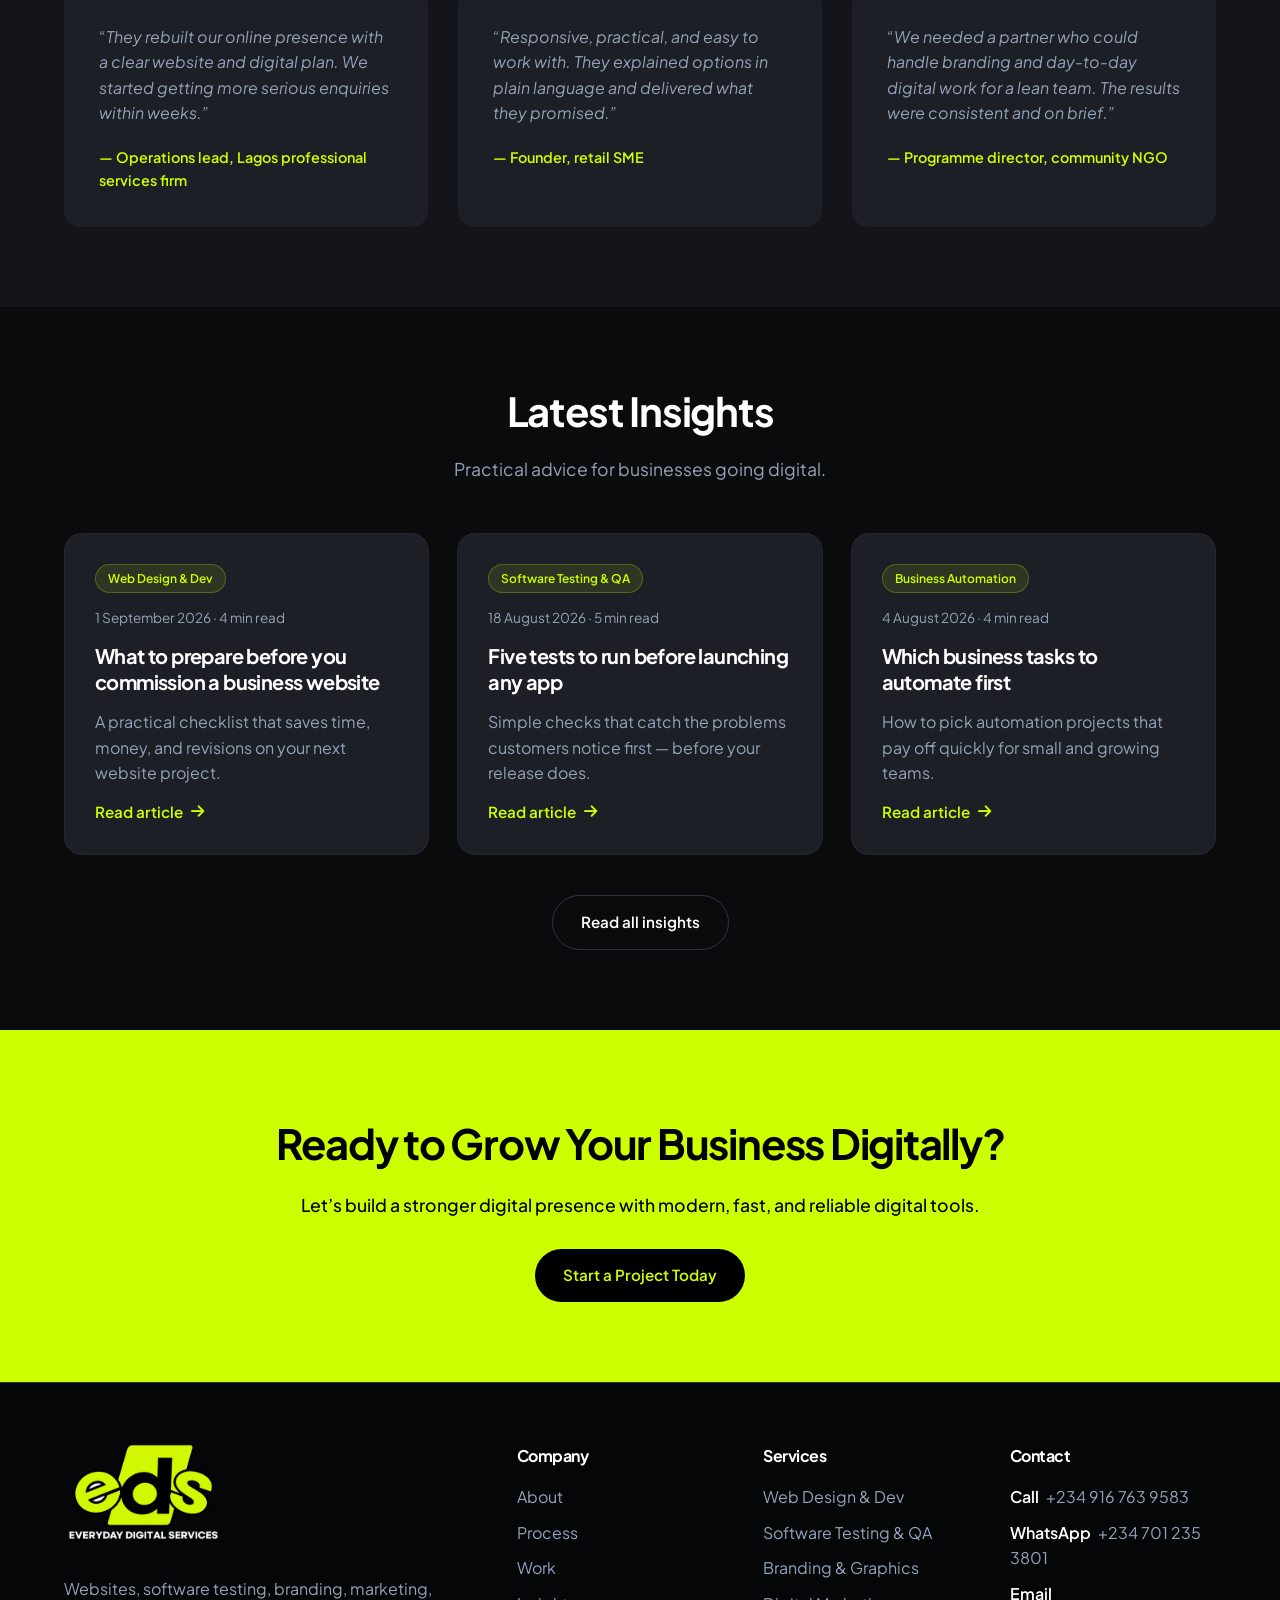
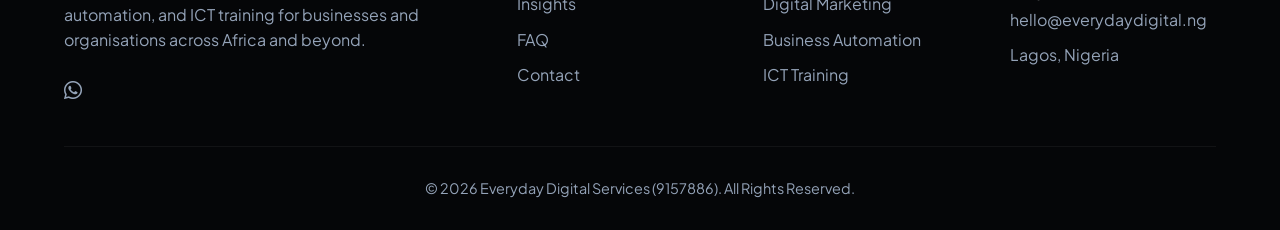
==== commit 05245062: "updated site content with improved descriptions, added WhatsApp contact options, and refined admin d" ====
--- a/index.html
+++ b/index.html
@@ -1,314 +1,37 @@
 <!DOCTYPE html>
-<html lang="en">
+<html lang="en-GB">
 <head>
     <meta charset="UTF-8">
     <meta name="viewport" content="width=device-width, initial-scale=1.0">
     <title>Everyday Digital Services | Smart Digital Solutions</title>
     <meta name="description" content="Everyday Digital Services helps businesses in Lagos and beyond with websites, branding, digital marketing, automation, software testing, and ICT training.">
+    <link rel="icon" type="image/png" href="images/favicon.png">
+    <link rel="apple-touch-icon" href="images/apple-touch-icon.png">
+    <meta property="og:type" content="website">
+    <meta property="og:site_name" content="Everyday Digital Services">
+    <meta property="og:title" content="Everyday Digital Services | Smart Digital Solutions">
+    <meta property="og:description" content="Everyday Digital Services helps businesses in Lagos and beyond with websites, branding, digital marketing, automation, software testing, and ICT training.">
+    <meta property="og:url" content="https://everydaydigital.ng/">
+    <meta property="og:image" content="https://everydaydigital.ng/images/og-image.png">
+    <meta property="og:image:width" content="1200">
+    <meta property="og:image:height" content="630">
+    <meta name="twitter:card" content="summary_large_image">
     <link rel="stylesheet" href="style.css">
     <link rel="stylesheet" href="https://cdnjs.cloudflare.com/ajax/libs/font-awesome/6.4.0/css/all.min.css">
     <link rel="preconnect" href="https://fonts.googleapis.com">
     <link rel="preconnect" href="https://fonts.gstatic.com" crossorigin>
     <link href="https://fonts.googleapis.com/css2?family=Plus+Jakarta+Sans:wght@300;400;500;600;700&display=swap" rel="stylesheet">
 </head>
-<body>
+<body data-page="home">
+    <a class="skip-link" href="#main">Skip to content</a>
+    <header id="site-header"></header>
+    <main id="main" tabindex="-1">
+        <noscript><p class="noscript">This site needs JavaScript to display its content.</p></noscript>
+    </main>
+    <footer id="site-footer"></footer>
 
-    <nav class="navbar">
-        <div class="nav-container">
-            <a href="#" class="logo">Everyday<span>Digital</span></a>
-            <ul class="nav-links" id="primary-nav">
-                <li><a href="#home" class="active">Home</a></li>
-                <li><a href="#about">About</a></li>
-                <li><a href="#services">Services</a></li>
-                <li><a href="#process">Process</a></li>
-                <li><a href="#faq">FAQ</a></li>
-                <li><a href="#contact" class="nav-btn">Start a Project</a></li>
-            </ul>
-            <button class="menu-toggle" id="mobile-menu" type="button" aria-label="Open menu" aria-expanded="false" aria-controls="primary-nav">
-                <span class="bar"></span>
-                <span class="bar"></span>
-                <span class="bar"></span>
-            </button>
-        </div>
-    </nav>
-
-    <section id="home" class="hero-section">
-        <div class="hero-container">
-            <div class="hero-badge">Your Everyday Tech Partner</div>
-            <h1>Your Everyday Partner for <span class="text-gradient">Smart Digital Solutions</span></h1>
-            <p>We help businesses, professionals, and organizations grow with modern digital services — from website design and branding to digital marketing, automation, training, and tech support.</p>
-            <div class="hero-ctas">
-                <a href="#contact" class="btn btn-primary">Get Started <i class="fa-solid fa-arrow-right"></i></a>
-                <a href="#services" class="btn btn-secondary">Explore Services</a>
-            </div>
-        </div>
-    </section>
-
-    <section id="about" class="about-section">
-        <div class="container">
-            <div class="about-grid">
-                <div class="about-left">
-                    <h2 class="section-title">About Everyday Digital Services</h2>
-                    <p class="section-desc">Everyday Digital Services is a modern digital solutions company focused on helping businesses succeed in today’s technology-driven world. We provide practical and affordable digital services tailored to startups, SMEs, entrepreneurs, organizations, and growing brands.</p>
-                    <p class="section-desc">Our mission is simple — to make digital tools and services accessible, effective, and impactful for everyday businesses.</p>
-                </div>
-                <div class="about-right">
-                    <div class="vision-mission-card">
-                        <div class="vm-box">
-                            <div class="icon-wrap"><i class="fa-solid fa-eye"></i></div>
-                            <h3>Our Vision</h3>
-                            <p>To become a trusted digital transformation partner for businesses across Africa and beyond.</p>
-                        </div>
-                        <div class="vm-box">
-                            <div class="icon-wrap"><i class="fa-solid fa-rocket"></i></div>
-                            <h3>Our Mission</h3>
-                            <p>To empower businesses with innovative, affordable, and results-driven digital solutions.</p>
-                        </div>
-                    </div>
-                </div>
-            </div>
-        </div>
-    </section>
-
-    <section id="services" class="services-section">
-        <div class="container">
-            <div class="center-title">
-                <h2 class="section-title">What We Do</h2>
-                <p class="section-desc">Comprehensive digital services designed to scale your operations and presence.</p>
-            </div>
-
-            <div class="services-grid">
-                <div class="service-card">
-                    <div class="service-icon"><i class="fa-solid fa-code"></i></div>
-                    <h3>Website Design & Development</h3>
-                    <p>We create modern, responsive, and user-friendly websites for businesses, organizations, and eCommerce brands.</p>
-                    <ul class="service-list">
-                        <li><i class="fa-solid fa-check"></i> Business & eCommerce Sites</li>
-                        <li><i class="fa-solid fa-check"></i> School Portals & NGO Websites</li>
-                        <li><i class="fa-solid fa-check"></i> Landing Pages & Maintenance</li>
-                    </ul>
-                </div>
-
-                <div class="service-card highlight">
-                    <div class="service-icon"><i class="fa-solid fa-bug-slash"></i></div>
-                    <div class="badge">In Demand</div>
-                    <h3>Software Testing & QA</h3>
-                    <p>Ensure your digital products run flawlessly. We provide comprehensive testing solutions to detect errors before production.</p>
-                    <ul class="service-list">
-                        <li><i class="fa-solid fa-check"></i> Functional & UI Testing</li>
-                        <li><i class="fa-solid fa-check"></i> Performance & Load Validation</li>
-                        <li><i class="fa-solid fa-check"></i> Cross-Browser/Device Audits</li>
-                    </ul>
-                </div>
-
-                <div class="service-card">
-                    <div class="service-icon"><i class="fa-solid fa-palette"></i></div>
-                    <h3>Branding & Graphics Design</h3>
-                    <p>We help businesses build strong, memorable, and uniquely distinct visual brand identities.</p>
-                    <ul class="service-list">
-                        <li><i class="fa-solid fa-check"></i> Logo & Corporate Brand Identity</li>
-                        <li><i class="fa-solid fa-check"></i> Social Media & Marketing Graphics</li>
-                        <li><i class="fa-solid fa-check"></i> Presentations & Business Cards</li>
-                    </ul>
-                </div>
-
-                <div class="service-card">
-                    <div class="service-icon"><i class="fa-solid fa-bullhorn"></i></div>
-                    <h3>Digital Marketing</h3>
-                    <p>We help brands reach more target customers online using modern, metrics-driven strategic marketing solutions.</p>
-                    <ul class="service-list">
-                        <li><i class="fa-solid fa-check"></i> Social Media Management & Ads</li>
-                        <li><i class="fa-solid fa-check"></i> SEO Optimization & Content Strategy</li>
-                        <li><i class="fa-solid fa-check"></i> Email Campaigns & Lead Management</li>
-                    </ul>
-                </div>
-
-                <div class="service-card">
-                    <div class="service-icon"><i class="fa-solid fa-gears"></i></div>
-                    <h3>Business Automation</h3>
-                    <p>Improve workflows and day-to-day operational efficiency using integrated digital architectures.</p>
-                    <ul class="service-list">
-                        <li><i class="fa-solid fa-check"></i> Online Workflows & CRM Setup</li>
-                        <li><i class="fa-solid fa-check"></i> Booking & Inventory Systems</li>
-                        <li><i class="fa-solid fa-check"></i> Custom AI-powered Solutions</li>
-                    </ul>
-                </div>
-
-                <div class="service-card">
-                    <div class="service-icon"><i class="fa-solid fa-graduation-cap"></i></div>
-                    <h3>ICT Training & Capacity</h3>
-                    <p>We provide practical digital skills training for individuals, organizations, schools, and corporate programs.</p>
-                    <ul class="service-list">
-                        <li><i class="fa-solid fa-check"></i> Coding & UI/UX Bootcamps</li>
-                        <li><i class="fa-solid fa-check"></i> Professional Software Testing</li>
-                        <li><i class="fa-solid fa-check"></i> AI Tools & Digital Marketing</li>
-                    </ul>
-                </div>
-            </div>
-        </div>
-    </section>
-
-    <section id="why" class="why-section">
-        <div class="container">
-            <div class="center-title">
-                <h2 class="section-title">Why Businesses Choose Us</h2>
-            </div>
-            <div class="why-grid">
-                <div class="why-card"><h4>Practical Solutions</h4><p>We focus strictly on engineering metrics that solve real business problems.</p></div>
-                <div class="why-card"><h4>Affordable Services</h4><p>High tier design and execution capabilities at highly competitive prices.</p></div>
-                <div class="why-card"><h4>Professional Support</h4><p>Collaborative handholding from dynamic conceptualization to full launch.</p></div>
-                <div class="why-card"><h4>Modern Tech Stack</h4><p>Leveraging modern tools, AI frameworks, and flawless clean development.</p></div>
-            </div>
-        </div>
-    </section>
-
-    <section id="process" class="process-section">
-        <div class="container">
-            <div class="center-title">
-                <h2 class="section-title">Our Roadmap Process</h2>
-            </div>
-            <div class="process-timeline">
-                <div class="step-card">
-                    <div class="step-num">01</div>
-                    <h3>Discovery</h3>
-                    <p>We deeply analyze your corporate environment, constraints, and business goals.</p>
-                </div>
-                <div class="step-card">
-                    <div class="step-num">02</div>
-                    <h3>Planning</h3>
-                    <p>We create clear project plans, simple execution guidelines, and transparent workflows.</p>
-                </div>
-                <div class="step-card">
-                    <div class="step-num">03</div>
-                    <h3>Design & Dev</h3>
-                    <p>Our professionals implement high performance layouts and clean software codebases.</p>
-                </div>
-                <div class="step-card">
-                    <div class="step-num">04</div>
-                    <h3>Launch & QA</h3>
-                    <p>Rigorous test operations run prior to deployment followed by long-term maintenance cycles.</p>
-                </div>
-            </div>
-        </div>
-    </section>
-
-    <section id="testimonials" class="testimonials-section">
-        <div class="container">
-            <div class="center-title">
-                <h2 class="section-title">What Our Clients Say</h2>
-            </div>
-            <div class="testimonials-grid">
-                <div class="test-card">
-                    <p>"Everyday Digital Services transformed our online presence with a professional website and digital strategy that helped us attract more customers."</p>
-                    <h5>- Corporate Client</h5>
-                </div>
-                <div class="test-card">
-                    <p>"Their team is creative, responsive, and highly professional. They delivered beyond our expectations."</p>
-                    <h5>- SME Entrepreneur</h5>
-                </div>
-                <div class="test-card">
-                    <p>"We needed a reliable digital partner for our organization and they delivered excellent results."</p>
-                    <h5>- NGO Founder</h5>
-                </div>
-            </div>
-        </div>
-    </section>
-
-    <section id="faq" class="faq-section">
-        <div class="container">
-            <div class="center-title">
-                <h2 class="section-title">Frequently Asked Questions</h2>
-            </div>
-            <div class="faq-wrapper">
-                <div class="faq-item">
-                    <button class="faq-question" type="button" aria-expanded="false" aria-controls="faq-answer-1">How long does it take to build a website? <i class="fa-solid fa-chevron-down" aria-hidden="true"></i></button>
-                    <div class="faq-answer" id="faq-answer-1"><p>Project timelines depend entirely on scope. Most standard operational landing pages and modern corporate sites require 1–3 weeks from kickoff to launch.</p></div>
-                </div>
-                <div class="faq-item">
-                    <button class="faq-question" type="button" aria-expanded="false" aria-controls="faq-answer-2">Do you offer ongoing technical maintenance? <i class="fa-solid fa-chevron-down" aria-hidden="true"></i></button>
-                    <div class="faq-answer" id="faq-answer-2"><p>Yes, absolutely. We provide complete maintenance architecture systems, server administration support, performance audits, and software testing updates post-launch.</p></div>
-                </div>
-                <div class="faq-item">
-                    <button class="faq-question" type="button" aria-expanded="false" aria-controls="faq-answer-3">Can your team handle complete software testing scopes? <i class="fa-solid fa-chevron-down" aria-hidden="true"></i></button>
-                    <div class="faq-answer" id="faq-answer-3"><p>Yes! We run complete automated and manual structural testing on apps, custom tools, and complex ecosystems to identify structural anomalies before target deployment.</p></div>
-                </div>
-            </div>
-        </div>
-    </section>
-
-    <section id="cta" class="cta-banner">
-        <h2>Ready to Grow Your Business Digitally?</h2>
-        <p>Let’s build a stronger digital presence with premium, high-speed modern digital toolsets.</p>
-        <a href="#contact" class="btn btn-primary">Start a Project Today</a>
-    </section>
-
-    <section id="contact" class="contact-section">
-        <div class="container">
-            <div class="contact-grid">
-                <div class="contact-info">
-                    <h2 class="section-title">Let’s Work Together</h2>
-                    <p>Have inquiries? Fill out our form or connect through direct communication layers.</p>
-                    <div class="info-links">
-                        <p><i class="fa-solid fa-phone text-accent" aria-hidden="true"></i> <a href="tel:+2349167639583">+234 916 763 9583</a></p>
-                        <p><i class="fa-solid fa-envelope text-accent" aria-hidden="true"></i> <a href="mailto:hello@everydaydigital.com">hello@everydaydigital.com</a></p>
-                        <p><i class="fa-solid fa-location-dot text-accent" aria-hidden="true"></i> Lagos, Nigeria</p>
-                    </div>
-                    <div class="social-icons">
-                        <a href="#"><i class="fa-brands fa-facebook"></i></a>
-                        <a href="#"><i class="fa-brands fa-instagram"></i></a>
-                        <a href="#"><i class="fa-brands fa-linkedin"></i></a>
-                        <a href="#"><i class="fa-brands fa-whatsapp"></i></a>
-                    </div>
-                </div>
-                <div class="contact-form-container">
-                    <form class="contact-form" id="quote-form">
-                        <label for="full-name">Full Name</label>
-                        <input id="full-name" name="name" type="text" autocomplete="name" required>
-                        <label for="email">Email Address</label>
-                        <input id="email" name="email" type="email" autocomplete="email" required>
-                        <label for="phone">Phone Number</label>
-                        <input id="phone" name="phone" type="tel" autocomplete="tel">
-                        <label for="service">Service Needed</label>
-                        <select id="service" name="service" required>
-                            <option value="" disabled selected>Select a service</option>
-                            <option value="webdev">Website Design & Development</option>
-                            <option value="testing">Software Testing & QA</option>
-                            <option value="branding">Branding & Graphic Design</option>
-                            <option value="marketing">Digital Marketing</option>
-                            <option value="automation">Business Automation</option>
-                            <option value="training">ICT Training & Capacity</option>
-                        </select>
-                        <label for="message">Project Details</label>
-                        <textarea id="message" name="message" rows="5" required></textarea>
-                        <p class="form-status" id="form-status" role="status" aria-live="polite" hidden></p>
-                        <button type="submit" class="btn btn-primary full-width">Request a Free Quote</button>
-                    </form>
-                </div>
-            </div>
-        </div>
-    </section>
-
-    <footer>
-        <div class="container footer-grid">
-            <div>
-                <h4 class="footer-logo">Everyday<span>Digital</span></h4>
-                <p>Providing cutting-edge software solutions, digital tools, and infrastructure services for businesses across global domains.</p>
-            </div>
-            <div>
-                <h4>Quick Links</h4>
-                <ul class="footer-links">
-                    <li><a href="#home">Home</a></li>
-                    <li><a href="#about">About</a></li>
-                    <li><a href="#services">Services</a></li>
-                    <li><a href="#contact">Contact</a></li>
-                </ul>
-            </div>
-        </div>
-        <div class="footer-bottom">
-            <p>&copy; 2026 Everyday Digital Services (9157886). All Rights Reserved.</p>
-        </div>
-    </footer>
-
-    <script src="script.js"></script>
+    <script src="content.js"></script>
+    <script src="store.js"></script>
+    <script src="site.js"></script>
 </body>
-</html>+</html>
--- a/style.css
+++ b/style.css
@@ -106,13 +106,40 @@
 }
 
 .logo {
-    font-size: 1.4rem;
-    font-weight: 700;
+    display: inline-flex;
+    align-items: center;
+    gap: 12px;
     color: var(--text-main);
     text-decoration: none;
 }
 
-.logo span {
+.logo img {
+    display: block;
+    height: 42px;
+    width: auto;
+}
+
+.logo-text {
+    display: flex;
+    flex-direction: column;
+    padding-left: 12px;
+    border-left: 1px solid rgba(255, 255, 255, 0.15);
+    line-height: 1;
+    white-space: nowrap;
+}
+
+.logo-primary {
+    font-size: 1.15rem;
+    font-weight: 700;
+    letter-spacing: -0.01em;
+}
+
+.logo-accent {
+    margin-top: 5px;
+    font-size: 0.7rem;
+    font-weight: 600;
+    letter-spacing: 0.42em;
+    text-transform: uppercase;
     color: var(--accent);
 }
 
@@ -120,7 +147,7 @@
     display: flex;
     list-style: none;
     align-items: center;
-    gap: 32px;
+    gap: 28px;
 }
 
 .nav-links a {
@@ -142,8 +169,37 @@
     font-weight: 600;
 }
 
-.nav-links a.nav-btn:hover {
+.nav-links a.nav-btn:hover,
+.nav-links a.nav-btn.active {
     background-color: var(--accent);
+    color: #000;
+}
+
+.skip-link {
+    position: absolute;
+    left: 16px;
+    top: -60px;
+    z-index: 2000;
+    background: var(--accent);
+    color: #000;
+    padding: 10px 16px;
+    border-radius: 8px;
+    font-weight: 600;
+    text-decoration: none;
+}
+
+.skip-link:focus {
+    top: 16px;
+}
+
+main:focus {
+    outline: none;
+}
+
+.noscript {
+    padding: 160px 5% 80px;
+    text-align: center;
+    color: var(--text-muted);
 }
 
 .menu-toggle {
@@ -337,6 +393,27 @@
     margin-bottom: 15px;
 }
 
+.service-card.highlight h3 {
+    padding-right: 90px;
+}
+
+.service-card h3 a,
+.project-card h3 a,
+.insight-card h3 a {
+    color: inherit;
+    text-decoration: none;
+}
+
+.service-card h3 a:hover,
+.project-card h3 a:hover,
+.insight-card h3 a:hover {
+    color: var(--accent);
+}
+
+.service-card .service-list {
+    margin-bottom: 24px;
+}
+
 .service-card p {
     color: var(--text-muted);
     margin-bottom: 24px;
@@ -435,9 +512,10 @@
     margin-bottom: 20px;
 }
 
-.test-card h5 {
+.test-card figcaption {
     color: var(--accent);
     font-weight: 600;
+    font-size: 0.9rem;
 }
 
 /* FAQ UI structure setup rules */
@@ -543,6 +621,18 @@
     color: var(--accent);
 }
 
+.contact-label {
+    font-weight: 600;
+    color: var(--text-main);
+    margin-right: 4px;
+}
+
+.form-note {
+    margin: 0 0 14px;
+    font-size: 0.9rem;
+    color: var(--text-muted);
+}
+
 .social-icons {
     display: flex;
     gap: 16px;
@@ -612,10 +702,18 @@
 
 .footer-grid {
     display: grid;
-    grid-template-columns: 2fr 1fr;
+    grid-template-columns: 2fr 1fr 1fr 1fr;
     gap: 40px;
-    padding-bottom: 40px;
+    padding: 0 0 40px;
     border-bottom: 1px solid rgba(255,255,255,0.05);
+}
+
+.footer-grid h4 {
+    margin-bottom: 16px;
+}
+
+.footer-social {
+    margin-top: 20px;
 }
 
 .footer-grid p {
@@ -625,13 +723,14 @@
 }
 
 .footer-logo {
-    font-size: 1.4rem;
-    font-weight: 700;
-    color: var(--text-main);
-}
-
-.footer-logo span {
-    color: var(--accent);
+    display: inline-block;
+    margin-bottom: 16px;
+}
+
+.footer-logo img {
+    display: block;
+    height: 96px;
+    width: auto;
 }
 
 
@@ -641,6 +740,8 @@
 
 .footer-links li {
     margin-bottom: 10px;
+    color: var(--text-muted);
+    overflow-wrap: anywhere;
 }
 
 .footer-links a {
@@ -660,25 +761,373 @@
     font-size: 0.9rem;
 }
 
+/* Interior pages */
+.page-hero {
+    padding: 160px 0 40px;
+    background: radial-gradient(circle at top right, rgba(204,255,0,0.07), transparent 55%);
+    border-bottom: 1px solid rgba(255, 255, 255, 0.04);
+}
+
+.page-hero .container {
+    padding: 0 0 40px;
+}
+
+.page-hero h1 {
+    font-size: 3rem;
+    line-height: 1.15;
+    max-width: 820px;
+    margin-bottom: 18px;
+}
+
+.eyebrow {
+    color: var(--accent);
+    text-transform: uppercase;
+    letter-spacing: 0.08em;
+    font-size: 0.8rem;
+    font-weight: 700;
+    margin-bottom: 14px;
+}
+
+.page-intro {
+    color: var(--text-muted);
+    font-size: 1.15rem;
+    max-width: 700px;
+}
+
+.page-hero .pill-row {
+    margin-top: 24px;
+}
+
+.hero-inline-badge {
+    position: static;
+    display: inline-block;
+    margin-top: 20px;
+}
+
+.article-meta {
+    margin-top: 12px;
+}
+
+.section-actions {
+    margin-top: 40px;
+    text-align: center;
+}
+
+.text-link {
+    color: var(--accent);
+    text-decoration: none;
+    font-weight: 600;
+    font-size: 0.95rem;
+    display: inline-flex;
+    align-items: center;
+    gap: 8px;
+}
+
+.text-link:hover {
+    text-decoration: underline;
+}
+
+.card-grid {
+    display: grid;
+    grid-template-columns: repeat(auto-fill, minmax(300px, 1fr));
+    gap: 28px;
+}
+
+.project-card,
+.insight-card {
+    background-color: var(--bg-card);
+    border: 1px solid rgba(255, 255, 255, 0.03);
+    border-radius: 18px;
+    padding: 30px;
+    display: flex;
+    flex-direction: column;
+    gap: 14px;
+    transition: transform 0.3s ease, border-color 0.3s ease;
+}
+
+.project-card:hover,
+.insight-card:hover {
+    transform: translateY(-4px);
+    border-color: rgba(204, 255, 0, 0.3);
+}
+
+.project-card[hidden] {
+    display: none;
+}
+
+.project-card h3,
+.insight-card h3 {
+    font-size: 1.25rem;
+    line-height: 1.3;
+}
+
+.project-card p,
+.insight-card p {
+    color: var(--text-muted);
+}
+
+.project-card .text-link,
+.insight-card .text-link {
+    margin-top: auto;
+}
+
+.pill-row {
+    display: flex;
+    flex-wrap: wrap;
+    gap: 8px;
+}
+
+.service-pill {
+    font-size: 0.75rem;
+    font-weight: 600;
+    padding: 4px 12px;
+    border-radius: 50px;
+    text-decoration: none;
+    background: rgba(204, 255, 0, 0.1);
+    color: var(--accent);
+    border: 1px solid rgba(204, 255, 0, 0.25);
+}
+
+.service-pill:hover {
+    background: rgba(204, 255, 0, 0.18);
+}
+
+.tag-row {
+    display: flex;
+    flex-wrap: wrap;
+    gap: 8px;
+}
+
+.tag {
+    font-size: 0.8rem;
+    color: var(--text-muted);
+    background: rgba(255, 255, 255, 0.04);
+    padding: 4px 10px;
+    border-radius: 6px;
+}
+
+.meta {
+    color: var(--text-muted);
+    font-size: 0.85rem;
+}
+
+.work-section,
+.related-section {
+    background-color: var(--bg-surface);
+}
+
+.filter-bar {
+    display: flex;
+    flex-wrap: wrap;
+    gap: 10px;
+    margin-bottom: 36px;
+}
+
+.filter-btn {
+    background: transparent;
+    color: var(--text-muted);
+    border: 1px solid var(--border);
+    border-radius: 50px;
+    padding: 8px 18px;
+    font: inherit;
+    font-size: 0.9rem;
+    cursor: pointer;
+    transition: all 0.2s ease;
+}
+
+.filter-btn:hover {
+    color: var(--text-main);
+    border-color: var(--text-muted);
+}
+
+.filter-btn.active {
+    background: var(--accent);
+    border-color: var(--accent);
+    color: #000;
+    font-weight: 600;
+}
+
+.detail-grid {
+    display: grid;
+    grid-template-columns: minmax(0, 2fr) minmax(260px, 1fr);
+    gap: 60px;
+    align-items: start;
+}
+
+.detail-main h2 {
+    font-size: 1.6rem;
+    margin: 36px 0 14px;
+}
+
+.detail-main h2:first-child,
+.detail-main .service-icon + h2 {
+    margin-top: 0;
+}
+
+.detail-main > p {
+    color: var(--text-muted);
+    font-size: 1.05rem;
+}
+
+.detail-main .service-list li {
+    font-size: 1rem;
+}
+
+.detail-main .tag-row {
+    margin-top: 32px;
+}
+
+.article-body p {
+    color: #cbd5e1;
+    font-size: 1.1rem;
+    line-height: 1.8;
+    margin-bottom: 22px;
+}
+
+.detail-aside {
+    display: flex;
+    flex-direction: column;
+    gap: 20px;
+    position: sticky;
+    top: 110px;
+}
+
+.aside-card {
+    background-color: var(--bg-surface);
+    border: 1px solid var(--border);
+    border-radius: 16px;
+    padding: 26px;
+}
+
+.aside-card h3 {
+    font-size: 1.15rem;
+    margin-bottom: 10px;
+}
+
+.aside-card p {
+    color: var(--text-muted);
+    margin-bottom: 18px;
+    font-size: 0.95rem;
+}
+
+.aside-secondary {
+    margin-top: 16px;
+}
+
+.aside-links {
+    list-style: none;
+}
+
+.aside-links li {
+    margin-bottom: 10px;
+}
+
+.aside-links a {
+    color: var(--text-muted);
+    text-decoration: none;
+}
+
+.aside-links a:hover {
+    color: var(--accent);
+}
+
+.empty-note {
+    color: var(--text-muted);
+    text-align: center;
+}
+
+.not-found {
+    min-height: 70vh;
+    border-bottom: none;
+}
+
+.not-found .btn {
+    margin-top: 28px;
+}
+
+.whatsapp-float {
+    position: fixed;
+    right: 22px;
+    bottom: 22px;
+    z-index: 1100;
+    display: inline-flex;
+    align-items: center;
+    justify-content: center;
+    width: 58px;
+    height: 58px;
+    border-radius: 50%;
+    background: #25d366;
+    color: #fff;
+    font-size: 1.85rem;
+    text-decoration: none;
+    box-shadow: 0 10px 28px rgba(0, 0, 0, 0.35);
+    transition: transform 0.2s ease, box-shadow 0.2s ease, background-color 0.2s ease;
+    animation: whatsapp-pulse 2.4s ease-in-out infinite;
+}
+
+.whatsapp-float:hover {
+    background: #1ebe57;
+    color: #fff;
+    transform: translateY(-2px) scale(1.04);
+    box-shadow: 0 14px 32px rgba(0, 0, 0, 0.4);
+    animation: none;
+}
+
+.whatsapp-float:focus-visible {
+    outline: 2px solid var(--accent);
+    outline-offset: 3px;
+}
+
+@keyframes whatsapp-pulse {
+    0%, 100% { box-shadow: 0 10px 28px rgba(0, 0, 0, 0.35), 0 0 0 0 rgba(37, 211, 102, 0.45); }
+    50% { box-shadow: 0 10px 28px rgba(0, 0, 0, 0.35), 0 0 0 12px rgba(37, 211, 102, 0); }
+}
+
 /* Media Responsive Queries adjustments layout rules */
-@media (max-width: 992px) {
-    .hero-section h1 { font-size: 2.8rem; }
-    .about-grid, .contact-grid { grid-template-columns: 1fr; gap: 40px; }
-}
-
-@media (max-width: 768px) {
+@media (max-width: 1100px) {
     .nav-links {
         display: none;
         flex-direction: column;
+        align-items: flex-start;
+        gap: 18px;
         position: absolute;
         top: 100%;
         left: 0;
         width: 100%;
         background-color: var(--bg-dark);
-        padding: 20px;
+        padding: 24px 5%;
         border-bottom: 1px solid var(--border);
     }
     .nav-links.active { display: flex; }
     .menu-toggle { display: block; }
+}
+
+@media (max-width: 992px) {
+    .hero-section h1 { font-size: 2.8rem; }
+    .page-hero h1 { font-size: 2.4rem; }
+    .about-grid, .contact-grid { grid-template-columns: 1fr; gap: 40px; }
+    .detail-grid { grid-template-columns: 1fr; gap: 40px; }
+    .detail-aside { position: static; }
+    .footer-grid { grid-template-columns: 1fr 1fr; }
+}
+
+@media (max-width: 768px) {
     .hero-ctas { flex-direction: column; }
+    .hero-section h1 { font-size: 2.3rem; }
+    .section-title { font-size: 2rem; }
+    .page-hero { padding-top: 130px; }
+    .page-hero h1 { font-size: 2rem; }
+    .whatsapp-float {
+        right: 16px;
+        bottom: 16px;
+        width: 52px;
+        height: 52px;
+        font-size: 1.65rem;
+    }
+    .services-grid { grid-template-columns: 1fr; }
+    .service-card { padding: 30px; }
+    .card-grid { grid-template-columns: 1fr; }
+    .contact-form-container { padding: 28px; }
+    .cta-banner h2 { font-size: 2rem; }
+    .footer-grid { grid-template-columns: 1fr; }
 }
